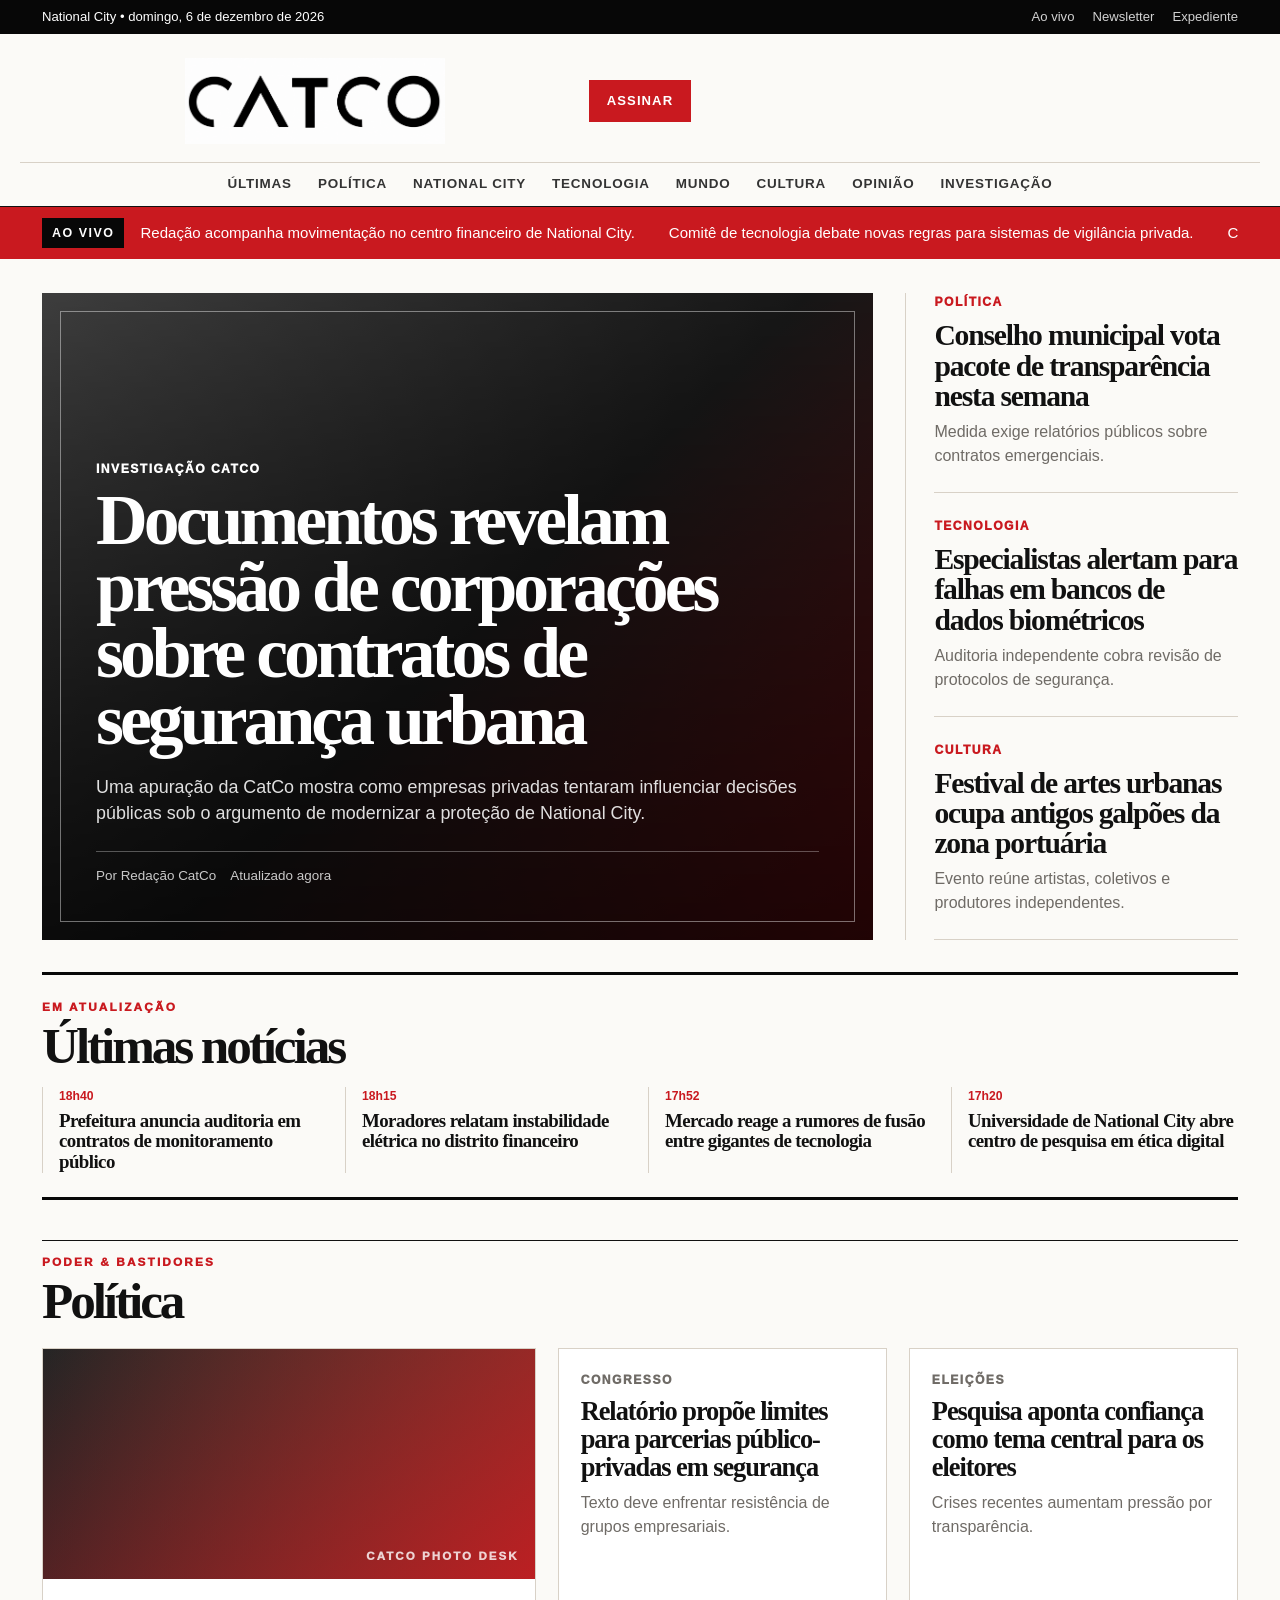
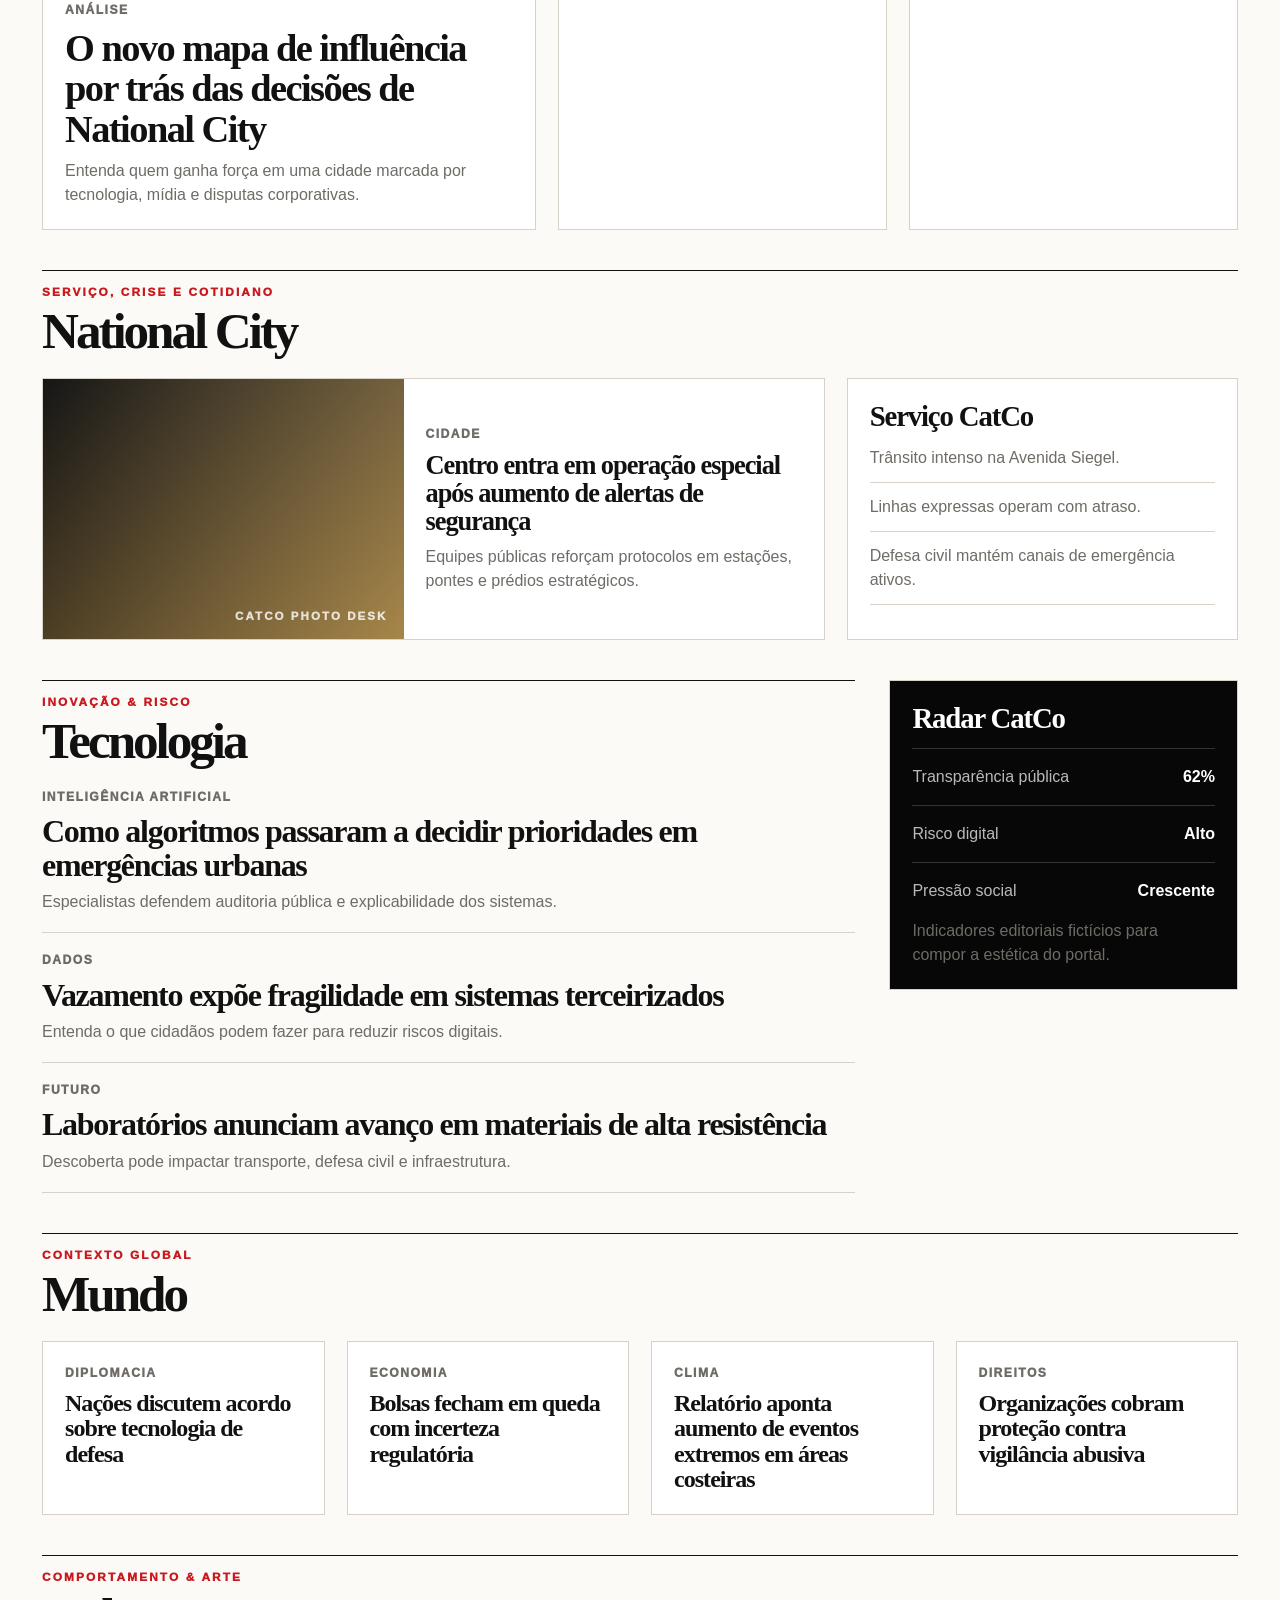
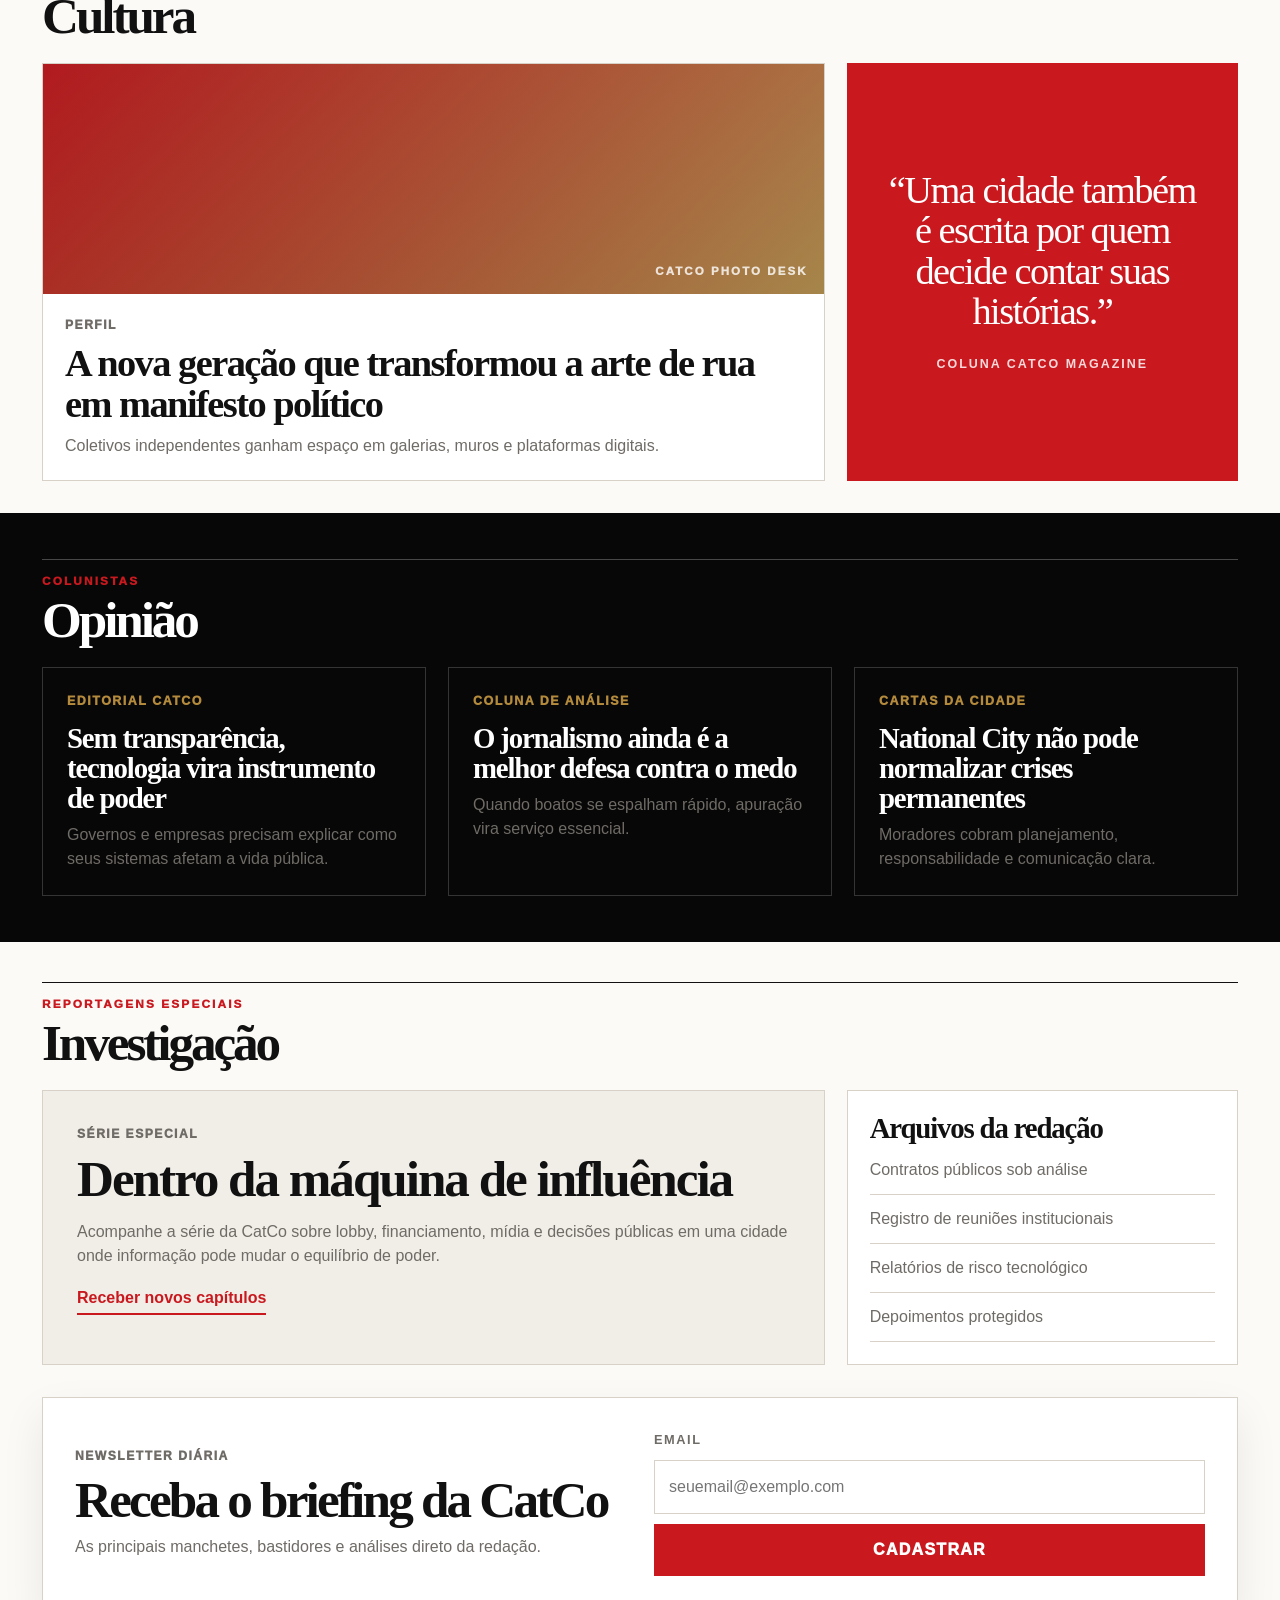
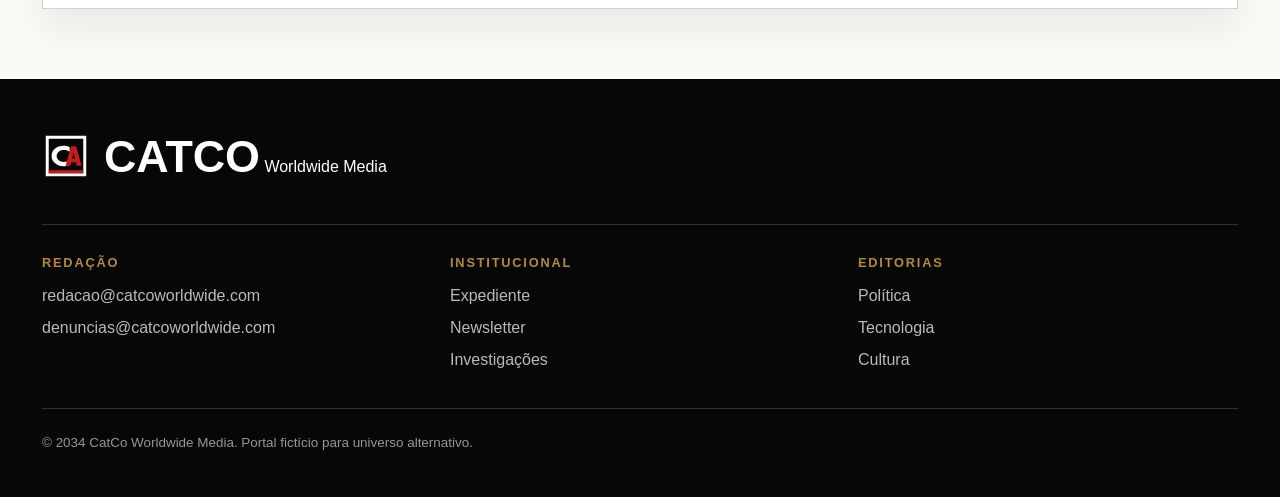
==== index.html @ 9cbf1008 "catc0" ====
<!DOCTYPE html>
<html lang="pt-BR">
<head>
  <meta charset="UTF-8" />
  <meta name="viewport" content="width=device-width, initial-scale=1.0" />
  <meta name="description" content="CatCo News — portal jornalístico independente de National City." />
  <title>CatCo News | Jornalismo em tempo real</title>
  <link rel="icon" type="image/svg+xml" href="imgs/catco-logo.svg" />
  <link rel="stylesheet" href="style.css" />
</head>
<body>
  <a class="skip-link" href="#conteudo">Pular para o conteúdo</a>

  <header class="site-header">
    <section class="utility-bar" aria-label="Informações do portal">
      <div class="utility-inner">
        <p id="today">National City</p>
        <div class="utility-links" aria-label="Links rápidos">
          <a href="#ao-vivo">Ao vivo</a>
          <a href="#newsletter">Newsletter</a>
          <a href="#expediente">Expediente</a>
        </div>
      </div>
    </section>

    <section class="masthead" aria-label="Cabeçalho principal">
      <button class="menu-button" id="menuButton" type="button" aria-expanded="false" aria-controls="mainNav">
        <span></span>
        <span></span>
        <span></span>
        Menu
      </button>

     <a class="brand" href="#top" aria-label="CatCo News página inicial">
        <img class="brand-wordmark" src="imgs/catcoicon.png" alt="CATCO Newsroom" />
     </a>

      <a class="subscribe-button" href="#newsletter">Assinar</a>
    </section>

    <nav class="main-nav" id="mainNav" aria-label="Editorias">
      <a href="#ultimas">Últimas</a>
      <a href="#politica">Política</a>
      <a href="#cidade">National City</a>
      <a href="#tecnologia">Tecnologia</a>
      <a href="#mundo">Mundo</a>
      <a href="#cultura">Cultura</a>
      <a href="#opiniao">Opinião</a>
      <a href="#investigacao">Investigação</a>
    </nav>
  </header>

  <div class="breaking-bar" id="ao-vivo" role="region" aria-label="Notícias urgentes">
    <strong>Ao vivo</strong>
    <div class="ticker" aria-live="polite">
      <span>Redação acompanha movimentação no centro financeiro de National City.</span>
      <span>Comitê de tecnologia debate novas regras para sistemas de vigilância privada.</span>
      <span>CatCo publica especial sobre transparência, poder e responsabilidade pública.</span>
    </div>
  </div>

  <main id="conteudo" class="page-grid">
    <section class="lead-story" aria-labelledby="lead-title">
      <p class="kicker">Investigação CatCo</p>
      <h1 id="lead-title">Documentos revelam pressão de corporações sobre contratos de segurança urbana</h1>
      <p class="summary">
        Uma apuração da CatCo mostra como empresas privadas tentaram influenciar decisões públicas sob o argumento de modernizar a proteção de National City.
      </p>
      <div class="story-meta">
        <span>Por Redação CatCo</span>
        <span>Atualizado agora</span>
      </div>
    </section>

    <aside class="top-stories" aria-label="Principais notícias">
      <article>
        <p class="kicker">Política</p>
        <h2>Conselho municipal vota pacote de transparência nesta semana</h2>
        <p>Medida exige relatórios públicos sobre contratos emergenciais.</p>
      </article>

      <article>
        <p class="kicker">Tecnologia</p>
        <h2>Especialistas alertam para falhas em bancos de dados biométricos</h2>
        <p>Auditoria independente cobra revisão de protocolos de segurança.</p>
      </article>

      <article>
        <p class="kicker">Cultura</p>
        <h2>Festival de artes urbanas ocupa antigos galpões da zona portuária</h2>
        <p>Evento reúne artistas, coletivos e produtores independentes.</p>
      </article>
    </aside>

    <section class="latest-panel" id="ultimas" aria-labelledby="latest-title">
      <div class="section-heading compact">
        <p>Em atualização</p>
        <h2 id="latest-title">Últimas notícias</h2>
      </div>

      <div class="latest-list">
        <article>
          <time datetime="2026-07-03T18:40">18h40</time>
          <h3>Prefeitura anuncia auditoria em contratos de monitoramento público</h3>
        </article>
        <article>
          <time datetime="2026-07-03T18:15">18h15</time>
          <h3>Moradores relatam instabilidade elétrica no distrito financeiro</h3>
        </article>
        <article>
          <time datetime="2026-07-03T17:52">17h52</time>
          <h3>Mercado reage a rumores de fusão entre gigantes de tecnologia</h3>
        </article>
        <article>
          <time datetime="2026-07-03T17:20">17h20</time>
          <h3>Universidade de National City abre centro de pesquisa em ética digital</h3>
        </article>
      </div>
    </section>

    <section class="section-block" id="politica" aria-labelledby="politics-title">
      <div class="section-heading">
        <p>Poder & bastidores</p>
        <h2 id="politics-title">Política</h2>
      </div>

      <div class="article-grid three-columns">
        <article class="news-card large-card">
          <div class="image-placeholder politics"></div>
          <p class="kicker">Análise</p>
          <h3>O novo mapa de influência por trás das decisões de National City</h3>
          <p>Entenda quem ganha força em uma cidade marcada por tecnologia, mídia e disputas corporativas.</p>
        </article>

        <article class="news-card">
          <p class="kicker">Congresso</p>
          <h3>Relatório propõe limites para parcerias público-privadas em segurança</h3>
          <p>Texto deve enfrentar resistência de grupos empresariais.</p>
        </article>

        <article class="news-card">
          <p class="kicker">Eleições</p>
          <h3>Pesquisa aponta confiança como tema central para os eleitores</h3>
          <p>Crises recentes aumentam pressão por transparência.</p>
        </article>
      </div>
    </section>

    <section class="section-block" id="cidade" aria-labelledby="city-title">
      <div class="section-heading">
        <p>Serviço, crise e cotidiano</p>
        <h2 id="city-title">National City</h2>
      </div>

      <div class="city-layout">
        <article class="news-card feature-horizontal">
          <div class="image-placeholder city"></div>
          <div>
            <p class="kicker">Cidade</p>
            <h3>Centro entra em operação especial após aumento de alertas de segurança</h3>
            <p>Equipes públicas reforçam protocolos em estações, pontes e prédios estratégicos.</p>
          </div>
        </article>

        <div class="service-box">
          <h3>Serviço CatCo</h3>
          <ul>
            <li>Trânsito intenso na Avenida Siegel.</li>
            <li>Linhas expressas operam com atraso.</li>
            <li>Defesa civil mantém canais de emergência ativos.</li>
          </ul>
        </div>
      </div>
    </section>

    <section class="section-block split-section" id="tecnologia" aria-labelledby="tech-title">
      <div>
        <div class="section-heading">
          <p>Inovação & risco</p>
          <h2 id="tech-title">Tecnologia</h2>
        </div>

        <div class="stacked-stories">
          <article>
            <p class="kicker">Inteligência Artificial</p>
            <h3>Como algoritmos passaram a decidir prioridades em emergências urbanas</h3>
            <p>Especialistas defendem auditoria pública e explicabilidade dos sistemas.</p>
          </article>
          <article>
            <p class="kicker">Dados</p>
            <h3>Vazamento expõe fragilidade em sistemas terceirizados</h3>
            <p>Entenda o que cidadãos podem fazer para reduzir riscos digitais.</p>
          </article>
          <article>
            <p class="kicker">Futuro</p>
            <h3>Laboratórios anunciam avanço em materiais de alta resistência</h3>
            <p>Descoberta pode impactar transporte, defesa civil e infraestrutura.</p>
          </article>
        </div>
      </div>

      <aside class="data-card" aria-label="Indicadores da redação">
        <h3>Radar CatCo</h3>
        <div class="meter">
          <span>Transparência pública</span>
          <strong>62%</strong>
        </div>
        <div class="meter">
          <span>Risco digital</span>
          <strong>Alto</strong>
        </div>
        <div class="meter">
          <span>Pressão social</span>
          <strong>Crescente</strong>
        </div>
        <p>Indicadores editoriais fictícios para compor a estética do portal.</p>
      </aside>
    </section>

    <section class="section-block" id="mundo" aria-labelledby="world-title">
      <div class="section-heading">
        <p>Contexto global</p>
        <h2 id="world-title">Mundo</h2>
      </div>

      <div class="article-grid four-columns">
        <article class="mini-card">
          <p class="kicker">Diplomacia</p>
          <h3>Nações discutem acordo sobre tecnologia de defesa</h3>
        </article>
        <article class="mini-card">
          <p class="kicker">Economia</p>
          <h3>Bolsas fecham em queda com incerteza regulatória</h3>
        </article>
        <article class="mini-card">
          <p class="kicker">Clima</p>
          <h3>Relatório aponta aumento de eventos extremos em áreas costeiras</h3>
        </article>
        <article class="mini-card">
          <p class="kicker">Direitos</p>
          <h3>Organizações cobram proteção contra vigilância abusiva</h3>
        </article>
      </div>
    </section>

    <section class="section-block" id="cultura" aria-labelledby="culture-title">
      <div class="section-heading">
        <p>Comportamento & arte</p>
        <h2 id="culture-title">Cultura</h2>
      </div>

      <div class="culture-grid">
        <article class="news-card large-card">
          <div class="image-placeholder culture"></div>
          <p class="kicker">Perfil</p>
          <h3>A nova geração que transformou a arte de rua em manifesto político</h3>
          <p>Coletivos independentes ganham espaço em galerias, muros e plataformas digitais.</p>
        </article>
        <article class="quote-card">
          <p>“Uma cidade também é escrita por quem decide contar suas histórias.”</p>
          <span>Coluna CatCo Magazine</span>
        </article>
      </div>
    </section>

    <section class="section-block opinion-section" id="opiniao" aria-labelledby="opinion-title">
      <div class="section-heading light-heading">
        <p>Colunistas</p>
        <h2 id="opinion-title">Opinião</h2>
      </div>

      <div class="opinion-grid">
        <article>
          <p class="author">Editorial CatCo</p>
          <h3>Sem transparência, tecnologia vira instrumento de poder</h3>
          <p>Governos e empresas precisam explicar como seus sistemas afetam a vida pública.</p>
        </article>
        <article>
          <p class="author">Coluna de análise</p>
          <h3>O jornalismo ainda é a melhor defesa contra o medo</h3>
          <p>Quando boatos se espalham rápido, apuração vira serviço essencial.</p>
        </article>
        <article>
          <p class="author">Cartas da cidade</p>
          <h3>National City não pode normalizar crises permanentes</h3>
          <p>Moradores cobram planejamento, responsabilidade e comunicação clara.</p>
        </article>
      </div>
    </section>

    <section class="section-block investigation" id="investigacao" aria-labelledby="investigation-title">
      <div class="section-heading">
        <p>Reportagens especiais</p>
        <h2 id="investigation-title">Investigação</h2>
      </div>

      <div class="investigation-layout">
        <article class="investigation-main">
          <p class="kicker">Série especial</p>
          <h3>Dentro da máquina de influência</h3>
          <p>
            Acompanhe a série da CatCo sobre lobby, financiamento, mídia e decisões públicas em uma cidade onde informação pode mudar o equilíbrio de poder.
          </p>
          <a href="#newsletter">Receber novos capítulos</a>
        </article>

        <aside class="document-box">
          <h3>Arquivos da redação</h3>
          <ul>
            <li>Contratos públicos sob análise</li>
            <li>Registro de reuniões institucionais</li>
            <li>Relatórios de risco tecnológico</li>
            <li>Depoimentos protegidos</li>
          </ul>
        </aside>
      </div>
    </section>

    <section class="newsletter" id="newsletter" aria-labelledby="newsletter-title">
      <div>
        <p class="kicker">Newsletter diária</p>
        <h2 id="newsletter-title">Receba o briefing da CatCo</h2>
        <p>As principais manchetes, bastidores e análises direto da redação.</p>
      </div>
      <form class="newsletter-form">
        <label for="email">Email</label>
        <input id="email" type="email" placeholder="seuemail@exemplo.com" />
        <button type="submit">Cadastrar</button>
      </form>
    </section>
  </main>

  <footer class="site-footer" id="expediente">
    <div class="footer-brand">
      <img src="imgs/catco-logo.svg" alt="" />
      <div>
        <strong>CATCO</strong>
        <span>Worldwide Media</span>
      </div>
    </div>

    <div class="footer-columns">
      <div>
        <h3>Redação</h3>
        <a href="mailto:redacao@catcoworldwide.com">redacao@catcoworldwide.com</a>
        <a href="mailto:denuncias@catcoworldwide.com">denuncias@catcoworldwide.com</a>
      </div>
      <div>
        <h3>Institucional</h3>
        <a href="#expediente">Expediente</a>
        <a href="#newsletter">Newsletter</a>
        <a href="#investigacao">Investigações</a>
      </div>
      <div>
        <h3>Editorias</h3>
        <a href="#politica">Política</a>
        <a href="#tecnologia">Tecnologia</a>
        <a href="#cultura">Cultura</a>
      </div>
    </div>

    <p class="copyright">© 2034 CatCo Worldwide Media. Portal fictício para universo alternativo.</p>
  </footer>

  <script src="script.js" defer></script>
</body>
</html>
---- style.css ----
:root {
  --paper: #fbfaf7;
  --paper-soft: #f1eee8;
  --ink: #111111;
  --ink-soft: #333333;
  --muted: #6f6b66;
  --line: #d8d1c7;
  --line-dark: #252525;
  --red: #c9191f;
  --red-dark: #8f1116;
  --black: #070707;
  --white: #ffffff;
  --gold: #b48a3c;
  --shadow: 0 18px 40px rgba(0, 0, 0, 0.08);
  --serif: Georgia, "Times New Roman", Times, serif;
  --sans: Inter, "Segoe UI", Arial, sans-serif;
}

* {
  box-sizing: border-box;
  margin: 0;
  padding: 0;
}

html {
  scroll-behavior: smooth;
}

body {
  background: var(--paper);
  color: var(--ink);
  font-family: var(--sans);
  line-height: 1.5;
}

img {
  display: block;
  max-width: 100%;
}

a {
  color: inherit;
  text-decoration: none;
}

button,
input {
  font: inherit;
}

.skip-link {
  background: var(--red);
  color: var(--white);
  left: 16px;
  padding: 10px 14px;
  position: absolute;
  top: -60px;
  z-index: 999;
}

.skip-link:focus {
  top: 16px;
}

.site-header {
  background: var(--paper);
  border-bottom: 1px solid var(--ink);
  position: sticky;
  top: 0;
  z-index: 20;
}

.utility-bar {
  background: var(--black);
  color: var(--white);
  font-size: 0.82rem;
}

.utility-inner {
  align-items: center;
  display: flex;
  justify-content: space-between;
  margin: 0 auto;
  max-width: 1240px;
  padding: 7px 22px;
}

.utility-links {
  display: flex;
  gap: 18px;
}

.utility-links a {
  color: rgba(255, 255, 255, 0.82);
}

.utility-links a:hover {
  color: var(--white);
}

.masthead {
  align-items: center;
  display: grid;
  grid-template-columns: 1fr auto 1fr;
  margin: 0 auto;
  max-width: 1240px;
  padding: 24px 22px 18px;
}

.brand {
  display: flex;
  align-items: center;
  gap: 14px;
  justify-self: center;
}

.brand-icon {
  width: 54px;
  height: 54px;
  object-fit: contain;
}

.brand-wordmark {
  width: 260px;
  height: auto;
  display: block;
}


.menu-button {
  align-items: center;
  background: transparent;
  border: 0;
  color: var(--ink);
  cursor: pointer;
  display: none;
  gap: 7px;
  font-size: 0.83rem;
  font-weight: 800;
  letter-spacing: 0.04em;
  text-transform: uppercase;
}

.menu-button span {
  background: var(--ink);
  display: block;
  height: 2px;
  width: 18px;
}

.subscribe-button {
  background: var(--red);
  color: var(--white);
  font-size: 0.82rem;
  font-weight: 900;
  justify-self: end;
  letter-spacing: 0.08em;
  padding: 11px 18px;
  text-transform: uppercase;
}

.subscribe-button:hover,
.newsletter-form button:hover {
  background: var(--red-dark);
}

.main-nav {
  border-top: 1px solid var(--line);
  display: flex;
  gap: 26px;
  justify-content: center;
  margin: 0 auto;
  max-width: 1240px;
  overflow-x: auto;
  padding: 11px 22px;
  white-space: nowrap;
}

.main-nav a {
  color: var(--ink-soft);
  font-size: 0.84rem;
  font-weight: 900;
  letter-spacing: 0.06em;
  text-transform: uppercase;
}

.main-nav a:hover {
  color: var(--red);
}

.breaking-bar {
  align-items: center;
  background: var(--red);
  color: var(--white);
  display: flex;
  gap: 16px;
  overflow: hidden;
  padding: 11px max(22px, calc((100vw - 1240px) / 2 + 22px));
}

.breaking-bar strong {
  background: var(--black);
  flex: 0 0 auto;
  font-size: 0.78rem;
  letter-spacing: 0.12em;
  padding: 6px 10px;
  text-transform: uppercase;
}

.ticker {
  display: flex;
  gap: 34px;
  min-width: 0;
  overflow: hidden;
  width: 100%;
}

.ticker span {
  animation: ticker 24s linear infinite;
  flex: 0 0 auto;
  font-size: 0.94rem;
}

@keyframes ticker {
  from { transform: translateX(40%); }
  to { transform: translateX(-150%); }
}

.page-grid {
  display: grid;
  gap: 32px;
  grid-template-columns: minmax(0, 2fr) minmax(280px, 0.8fr);
  margin: 0 auto;
  max-width: 1240px;
  padding: 34px 22px 70px;
}

.lead-story {
  background:
    linear-gradient(rgba(0, 0, 0, 0.28), rgba(0, 0, 0, 0.72)),
    linear-gradient(135deg, #555 0%, #1f1f1f 52%, #750c10 100%);
  color: var(--white);
  min-height: 520px;
  padding: clamp(28px, 5vw, 54px);
  position: relative;
  display: flex;
  flex-direction: column;
  justify-content: flex-end;
}

.lead-story::after {
  border: 1px solid rgba(255, 255, 255, 0.42);
  content: "";
  inset: 18px;
  pointer-events: none;
  position: absolute;
}

.kicker {
  color: var(--red);
  font-size: 0.76rem;
  font-weight: 950;
  letter-spacing: 0.12em;
  margin-bottom: 9px;
  text-transform: uppercase;
}

.lead-story .kicker {
  color: var(--white);
}

.lead-story h1 {
  font-family: var(--serif);
  font-size: clamp(2.5rem, 5.6vw, 5.5rem);
  letter-spacing: -0.055em;
  line-height: 0.93;
  max-width: 920px;
}

.summary {
  color: rgba(255, 255, 255, 0.87);
  font-size: 1.12rem;
  margin-top: 20px;
  max-width: 780px;
}

.story-meta {
  border-top: 1px solid rgba(255, 255, 255, 0.3);
  color: rgba(255, 255, 255, 0.78);
  display: flex;
  flex-wrap: wrap;
  font-size: 0.84rem;
  gap: 14px;
  margin-top: 24px;
  padding-top: 14px;
}

.top-stories {
  border-left: 1px solid var(--line);
  display: grid;
  gap: 0;
  padding-left: 28px;
}

.top-stories article {
  border-bottom: 1px solid var(--line);
  padding: 0 0 24px;
}

.top-stories article + article {
  padding-top: 24px;
}

.top-stories h2 {
  font-family: var(--serif);
  font-size: 1.85rem;
  letter-spacing: -0.04em;
  line-height: 1.02;
  margin-bottom: 9px;
}

.top-stories p:not(.kicker),
.news-card p,
.mini-card p,
.stacked-stories p,
.opinion-grid p,
.investigation-main p,
.newsletter p,
.document-box li,
.service-box li,
.data-card p {
  color: var(--muted);
}

.latest-panel {
  border-bottom: 3px solid var(--black);
  border-top: 3px solid var(--black);
  grid-column: 1 / -1;
  padding: 24px 0;
}

.section-heading {
  border-top: 1px solid var(--ink);
  margin-bottom: 22px;
  padding-top: 13px;
}

.section-heading.compact {
  border-top: 0;
  margin-bottom: 16px;
  padding-top: 0;
}

.section-heading p {
  color: var(--red);
  font-size: 0.74rem;
  font-weight: 950;
  letter-spacing: 0.18em;
  margin-bottom: 3px;
  text-transform: uppercase;
}

.section-heading h2 {
  font-family: var(--serif);
  font-size: clamp(2rem, 4vw, 3.2rem);
  letter-spacing: -0.06em;
  line-height: 1;
}

.latest-list {
  display: grid;
  gap: 16px;
  grid-template-columns: repeat(4, minmax(0, 1fr));
}

.latest-list article {
  border-left: 1px solid var(--line);
  padding-left: 16px;
}

.latest-list time {
  color: var(--red);
  display: block;
  font-size: 0.76rem;
  font-weight: 900;
  margin-bottom: 5px;
}

.latest-list h3 {
  font-family: var(--serif);
  font-size: 1.18rem;
  letter-spacing: -0.03em;
  line-height: 1.1;
}

.section-block {
  grid-column: 1 / -1;
  padding-top: 8px;
}

.article-grid {
  display: grid;
  gap: 22px;
}

.three-columns {
  grid-template-columns: 1.5fr 1fr 1fr;
}

.four-columns {
  grid-template-columns: repeat(4, 1fr);
}

.news-card,
.mini-card,
.service-box,
.data-card,
.document-box {
  background: var(--white);
  border: 1px solid var(--line);
  padding: 22px;
}

.news-card h3,
.mini-card h3,
.stacked-stories h3,
.service-box h3,
.data-card h3,
.quote-card p,
.opinion-grid h3,
.investigation-main h3,
.document-box h3 {
  font-family: var(--serif);
  letter-spacing: -0.04em;
  line-height: 1.05;
}

.news-card h3 {
  font-size: 1.65rem;
  margin-bottom: 10px;
}

.large-card h3 {
  font-size: clamp(2rem, 3vw, 3rem);
}

.image-placeholder {
  background:
    linear-gradient(135deg, rgba(201, 25, 31, 0.82), rgba(0, 0, 0, 0.56)),
    repeating-linear-gradient(45deg, #222 0 10px, #333 10px 20px);
  height: 230px;
  margin: -22px -22px 22px;
  position: relative;
}

.image-placeholder::after {
  color: rgba(255, 255, 255, 0.8);
  content: "CATCO PHOTO DESK";
  font-size: 0.72rem;
  font-weight: 950;
  inset: auto 16px 14px auto;
  letter-spacing: 0.18em;
  position: absolute;
}

.image-placeholder.politics {
  background:
    linear-gradient(135deg, rgba(0, 0, 0, 0.18), rgba(201, 25, 31, 0.88)),
    linear-gradient(90deg, #2d2d2d, #5a4b3a);
}

.image-placeholder.city {
  background:
    linear-gradient(135deg, rgba(5, 5, 5, 0.64), rgba(180, 138, 60, 0.78)),
    linear-gradient(90deg, #333, #777);
}

.image-placeholder.culture {
  background:
    linear-gradient(135deg, rgba(201, 25, 31, 0.86), rgba(180, 138, 60, 0.76)),
    linear-gradient(90deg, #222, #777);
}

.city-layout,
.culture-grid,
.investigation-layout {
  display: grid;
  gap: 22px;
  grid-template-columns: 1.6fr 0.8fr;
}

.feature-horizontal {
  align-items: center;
  display: grid;
  gap: 22px;
  grid-template-columns: 0.9fr 1fr;
}

.feature-horizontal .image-placeholder {
  height: 100%;
  margin: -22px 0 -22px -22px;
  min-height: 260px;
}

.service-box h3,
.data-card h3,
.document-box h3 {
  font-size: 1.8rem;
  margin-bottom: 15px;
}

.service-box ul,
.document-box ul {
  display: grid;
  gap: 12px;
  list-style: none;
}

.service-box li,
.document-box li {
  border-bottom: 1px solid var(--line);
  padding-bottom: 12px;
}

.split-section {
  display: grid;
  gap: 34px;
  grid-template-columns: minmax(0, 1.4fr) minmax(280px, 0.6fr);
}

.stacked-stories {
  display: grid;
  gap: 0;
}

.stacked-stories article {
  border-bottom: 1px solid var(--line);
  padding: 18px 0;
}

.stacked-stories article:first-child {
  padding-top: 0;
}

.stacked-stories h3 {
  font-size: 2rem;
  margin-bottom: 8px;
}

.data-card {
  background: var(--black);
  color: var(--white);
  align-self: start;
  position: sticky;
  top: 178px;
}

.data-card h3 {
  color: var(--white);
}

.meter {
  border-top: 1px solid rgba(255, 255, 255, 0.18);
  display: flex;
  justify-content: space-between;
  gap: 18px;
  padding: 16px 0;
}

.meter span {
  color: rgba(255, 255, 255, 0.72);
}

.meter strong {
  color: var(--white);
}

.mini-card h3 {
  font-size: 1.5rem;
}

.quote-card {
  align-items: center;
  background: var(--red);
  color: var(--white);
  display: flex;
  flex-direction: column;
  justify-content: center;
  padding: 34px;
}

.quote-card p {
  font-size: clamp(2rem, 3vw, 3.4rem);
  text-align: center;
}

.quote-card span {
  color: rgba(255, 255, 255, 0.84);
  font-size: 0.78rem;
  font-weight: 900;
  letter-spacing: 0.16em;
  margin-top: 24px;
  text-transform: uppercase;
}

.opinion-section {
  background: var(--black);
  color: var(--white);
  margin-left: calc(50% - 50vw);
  margin-right: calc(50% - 50vw);
  padding: 46px max(22px, calc((100vw - 1240px) / 2 + 22px));
}

.light-heading {
  border-color: rgba(255, 255, 255, 0.26);
}

.opinion-grid {
  display: grid;
  gap: 22px;
  grid-template-columns: repeat(3, 1fr);
}

.opinion-grid article {
  border: 1px solid rgba(255, 255, 255, 0.18);
  padding: 24px;
}

.author {
  color: var(--gold) !important;
  font-size: 0.78rem;
  font-weight: 950;
  letter-spacing: 0.12em;
  margin-bottom: 12px;
  text-transform: uppercase;
}

.opinion-grid h3 {
  color: var(--white);
  font-size: 1.8rem;
  margin-bottom: 10px;
}

.investigation-main {
  background: var(--paper-soft);
  border: 1px solid var(--line);
  padding: 34px;
}

.investigation-main h3 {
  font-size: clamp(2.4rem, 4vw, 4rem);
  margin-bottom: 14px;
}

.investigation-main a {
  border-bottom: 2px solid var(--red);
  color: var(--red);
  display: inline-block;
  font-weight: 900;
  margin-top: 18px;
  padding-bottom: 3px;
}

.newsletter {
  align-items: center;
  background: var(--white);
  border: 1px solid var(--line);
  box-shadow: var(--shadow);
  display: grid;
  gap: 28px;
  grid-column: 1 / -1;
  grid-template-columns: 1fr 1fr;
  padding: 32px;
}

.newsletter h2 {
  font-family: var(--serif);
  font-size: clamp(2.2rem, 4vw, 3.6rem);
  letter-spacing: -0.055em;
  line-height: 1;
  margin-bottom: 10px;
}

.newsletter-form {
  display: grid;
  gap: 10px;
}

.newsletter-form label {
  color: var(--muted);
  font-size: 0.8rem;
  font-weight: 900;
  letter-spacing: 0.12em;
  text-transform: uppercase;
}

.newsletter-form input {
  border: 1px solid var(--line);
  padding: 14px;
}

.newsletter-form button {
  background: var(--red);
  border: 0;
  color: var(--white);
  cursor: pointer;
  font-weight: 950;
  letter-spacing: 0.08em;
  padding: 14px;
  text-transform: uppercase;
}

.site-footer {
  background: var(--black);
  color: var(--white);
  padding: 44px max(22px, calc((100vw - 1240px) / 2 + 22px));
}

.footer-brand {
  align-items: center;
  display: flex;
  gap: 14px;
  margin-bottom: 34px;
}

.footer-brand img {
  height: 48px;
  width: 48px;
}

.footer-brand strong {
  font-size: 2.8rem;
}

.footer-columns {
  border-bottom: 1px solid rgba(255, 255, 255, 0.16);
  border-top: 1px solid rgba(255, 255, 255, 0.16);
  display: grid;
  gap: 28px;
  grid-template-columns: repeat(3, 1fr);
  padding: 28px 0;
}

.footer-columns h3 {
  color: var(--gold);
  font-size: 0.8rem;
  letter-spacing: 0.14em;
  margin-bottom: 12px;
  text-transform: uppercase;
}

.footer-columns a {
  color: rgba(255, 255, 255, 0.72);
  display: block;
  margin-bottom: 8px;
}

.footer-columns a:hover {
  color: var(--white);
}

.copyright {
  color: rgba(255, 255, 255, 0.58);
  font-size: 0.84rem;
  margin-top: 24px;
}

.reveal-on-scroll {
  opacity: 0;
  transform: translateY(24px);
  transition: opacity 0.6s ease, transform 0.6s ease;
}

.reveal-on-scroll.visible {
  opacity: 1;
  transform: translateY(0);
}

@media (max-width: 980px) {
  .masthead {
    grid-template-columns: auto 1fr auto;
  }

  .brand {
    justify-self: start;
  }

  .brand strong {
    font-size: 2.6rem;
  }

  .menu-button {
    display: inline-grid;
  }

  .main-nav {
    display: none;
    flex-direction: column;
    gap: 0;
    padding: 0 22px 14px;
  }

  .main-nav.is-open {
    display: flex;
  }

  .main-nav a {
    border-top: 1px solid var(--line);
    padding: 13px 0;
  }

  .page-grid,
  .three-columns,
  .city-layout,
  .culture-grid,
  .split-section,
  .investigation-layout,
  .newsletter {
    grid-template-columns: 1fr;
  }

  .top-stories {
    border-left: 0;
    padding-left: 0;
  }

  .latest-list,
  .four-columns,
  .opinion-grid,
  .footer-columns {
    grid-template-columns: repeat(2, 1fr);
  }

  .data-card {
    position: static;
  }
}

@media (max-width: 640px) {
  .utility-inner,
  .story-meta,
  .breaking-bar {
    align-items: flex-start;
    flex-direction: column;
  }

  .utility-links {
    flex-wrap: wrap;
  }

  .masthead {
    padding: 17px 16px;
  }

  .brand img {
    height: 40px;
    width: 40px;
  }

  .brand strong {
    font-size: 2.15rem;
  }

  .brand span {
    letter-spacing: 0.17em;
  }

  .subscribe-button {
    display: none;
  }

  .page-grid {
    padding: 22px 16px 54px;
  }

  .lead-story {
    min-height: 450px;
  }

  .latest-list,
  .four-columns,
  .opinion-grid,
  .footer-columns {
    grid-template-columns: 1fr;
  }

  .feature-horizontal {
    grid-template-columns: 1fr;
  }

  .feature-horizontal .image-placeholder {
    height: 220px;
    margin: -22px -22px 18px;
  }

  .newsletter,
  .investigation-main,
  .quote-card {
    padding: 24px;
  }

  @media (max-width: 768px) {
  .brand-wordmark {
    width: 220px;
  }
  }
}
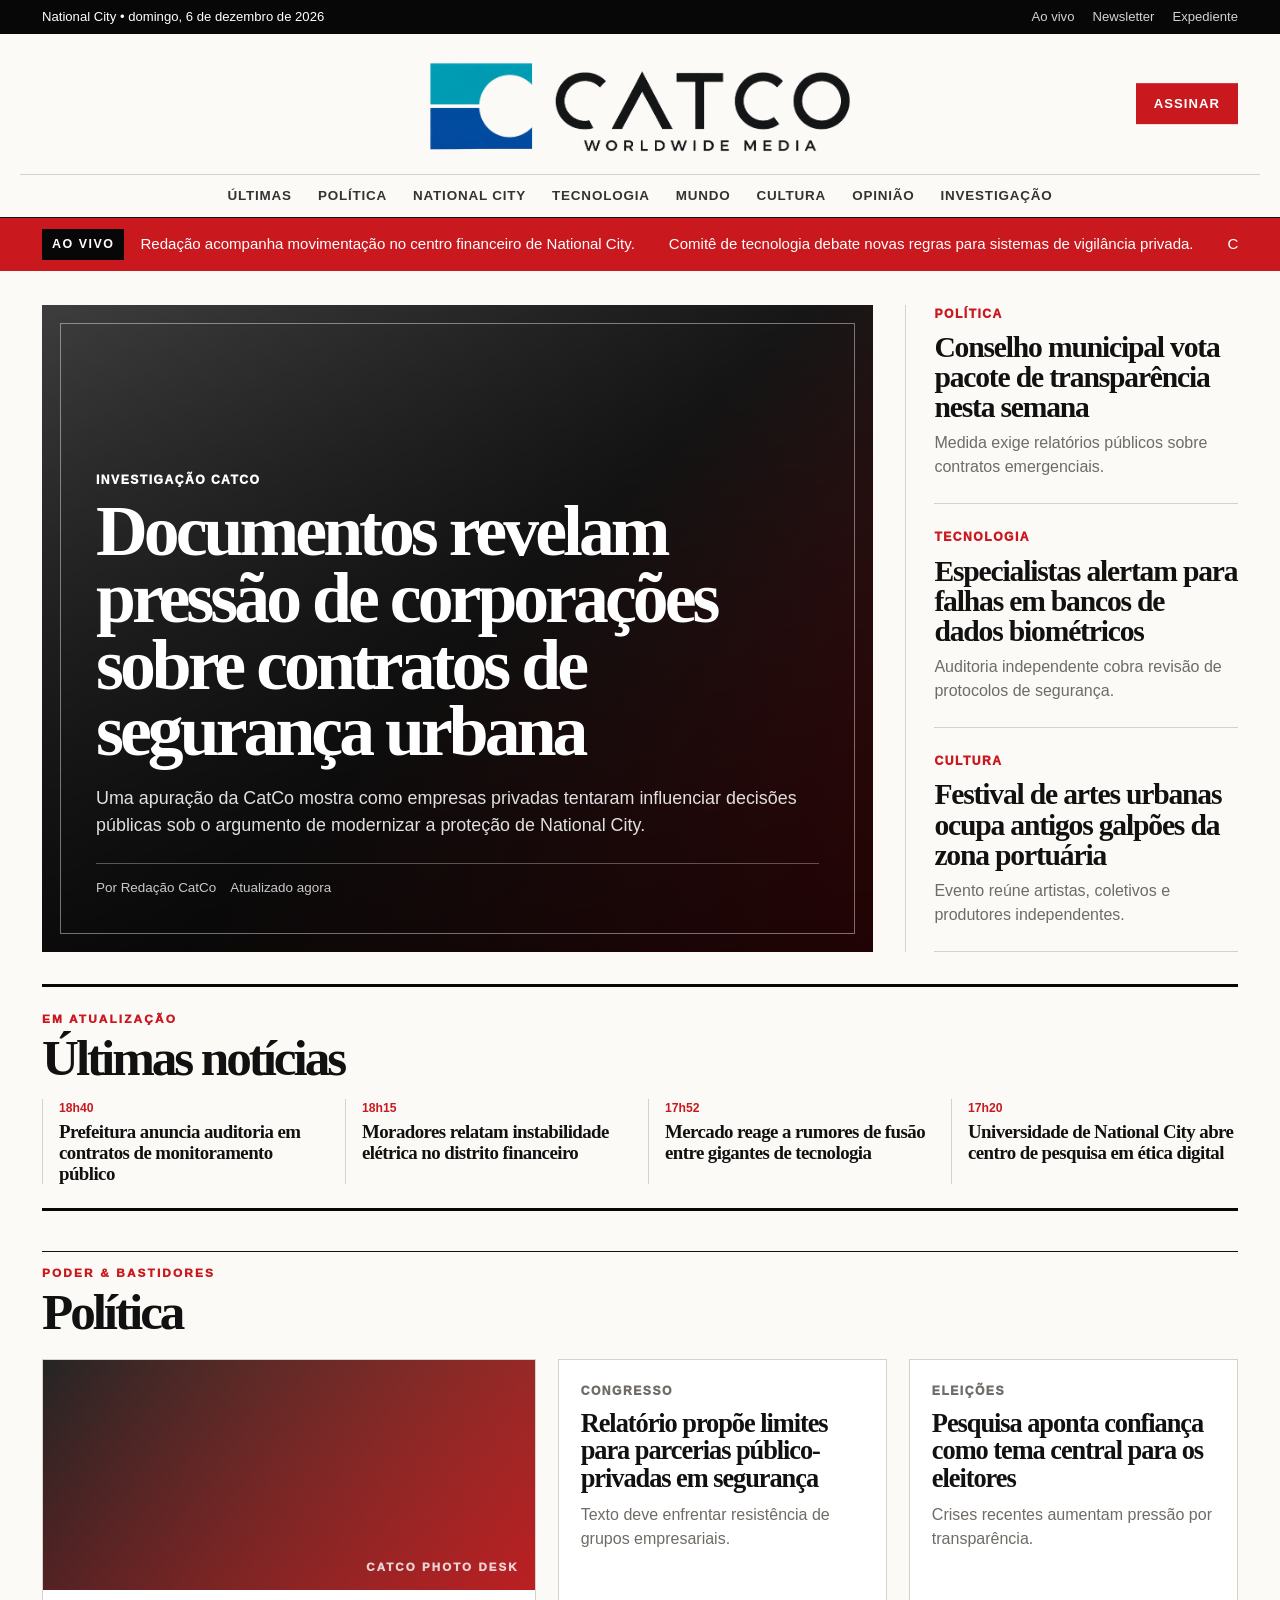
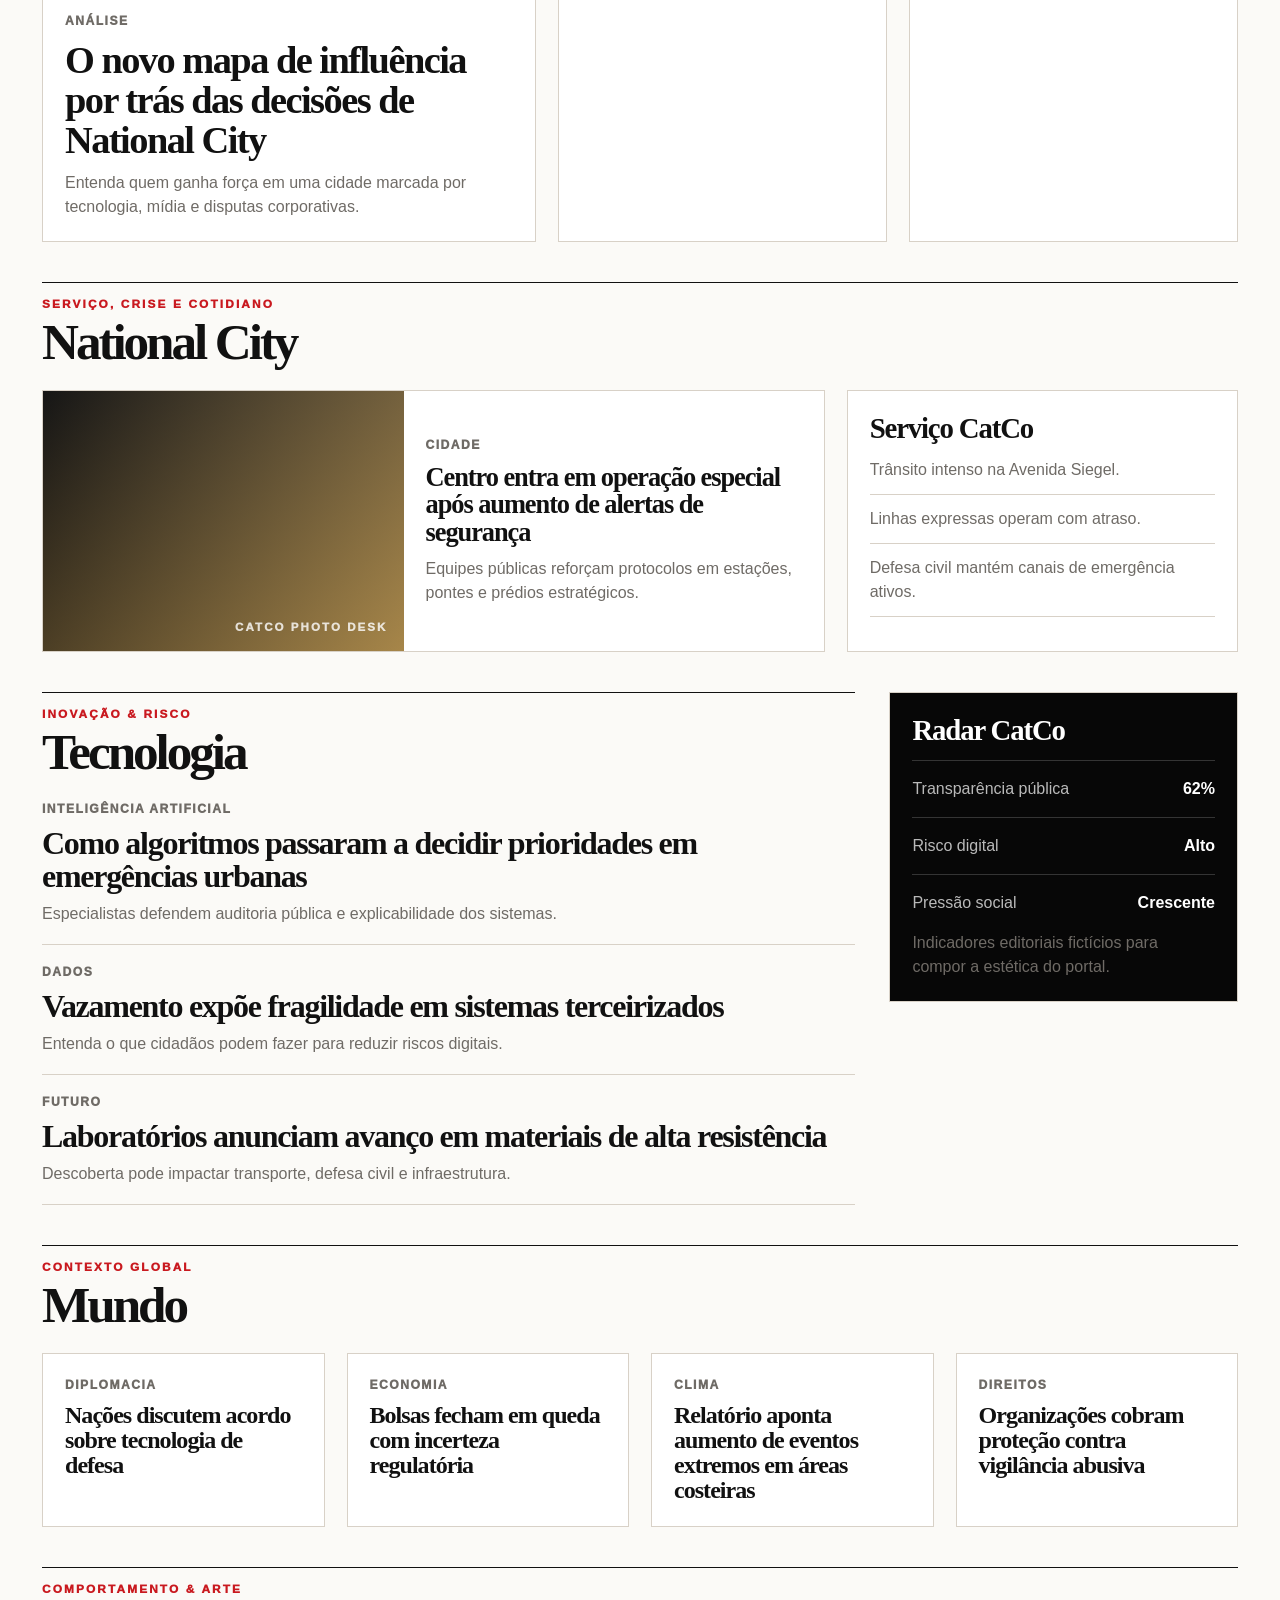
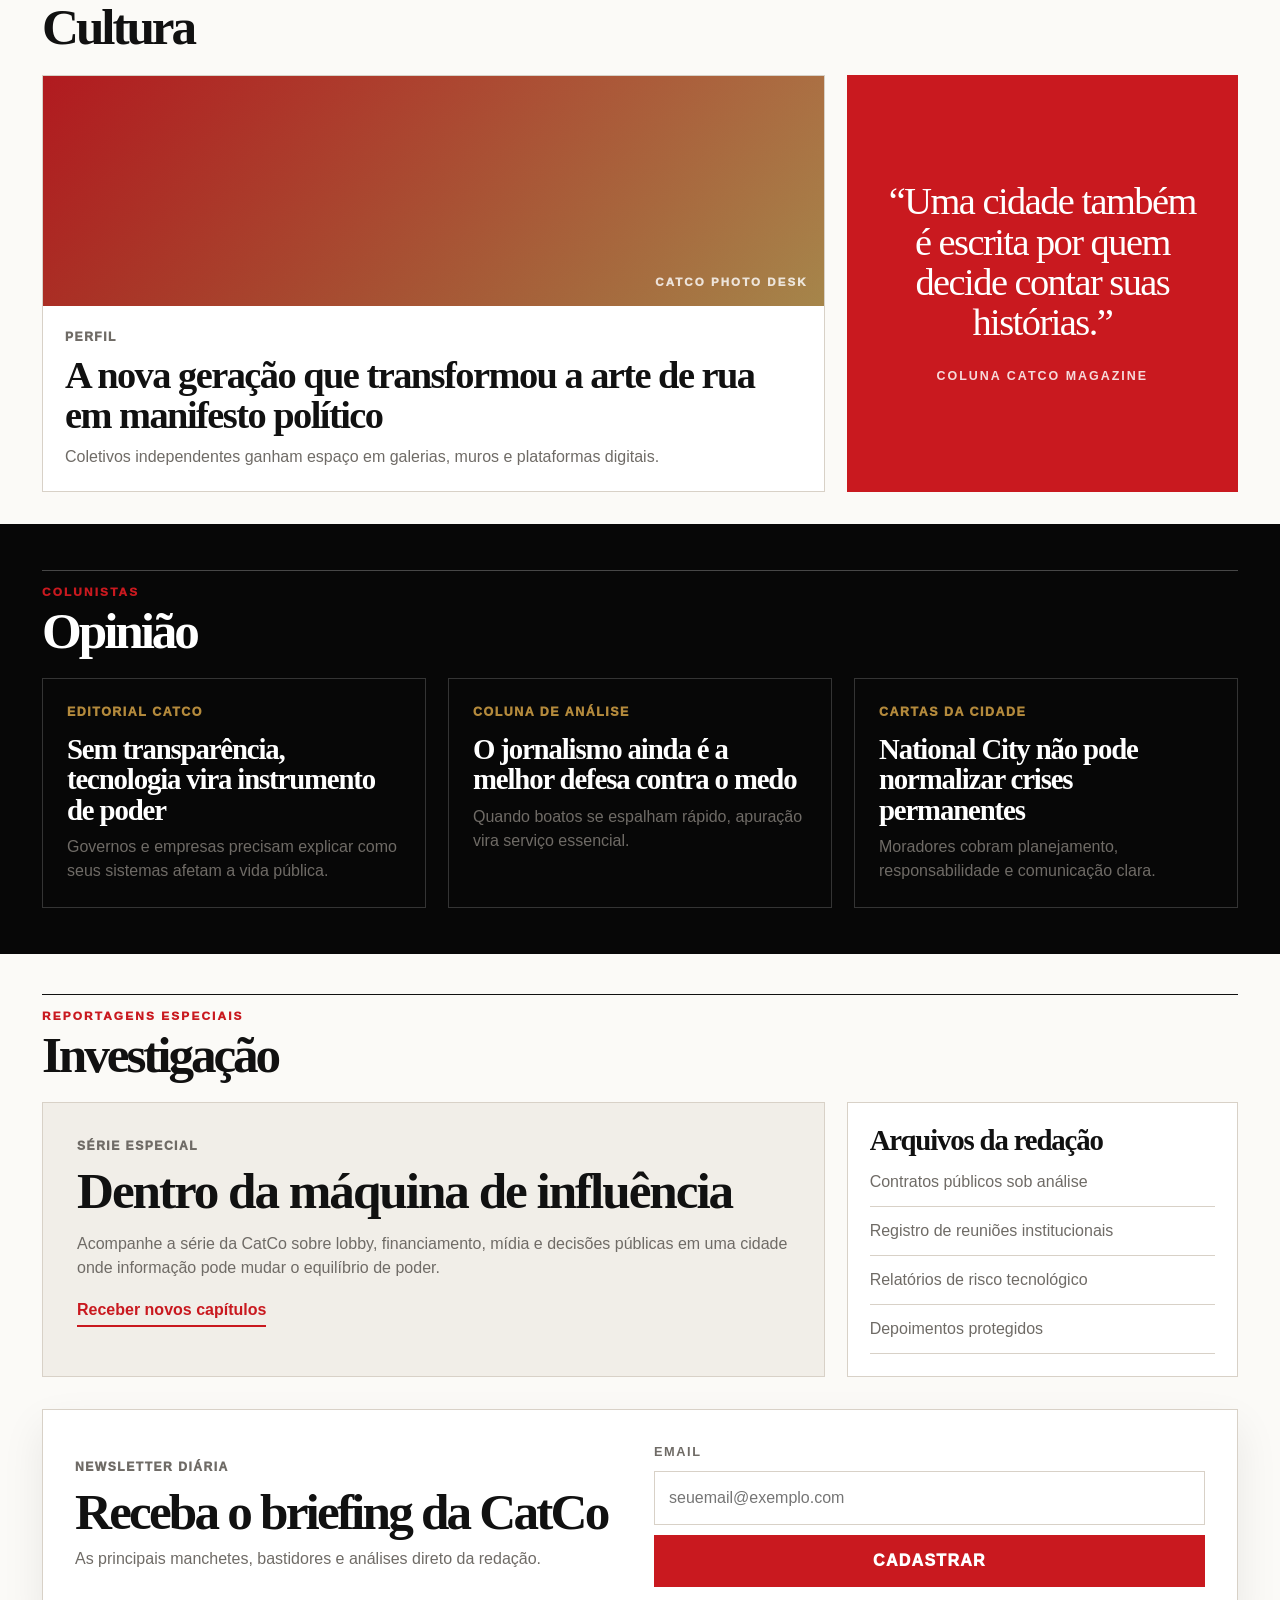
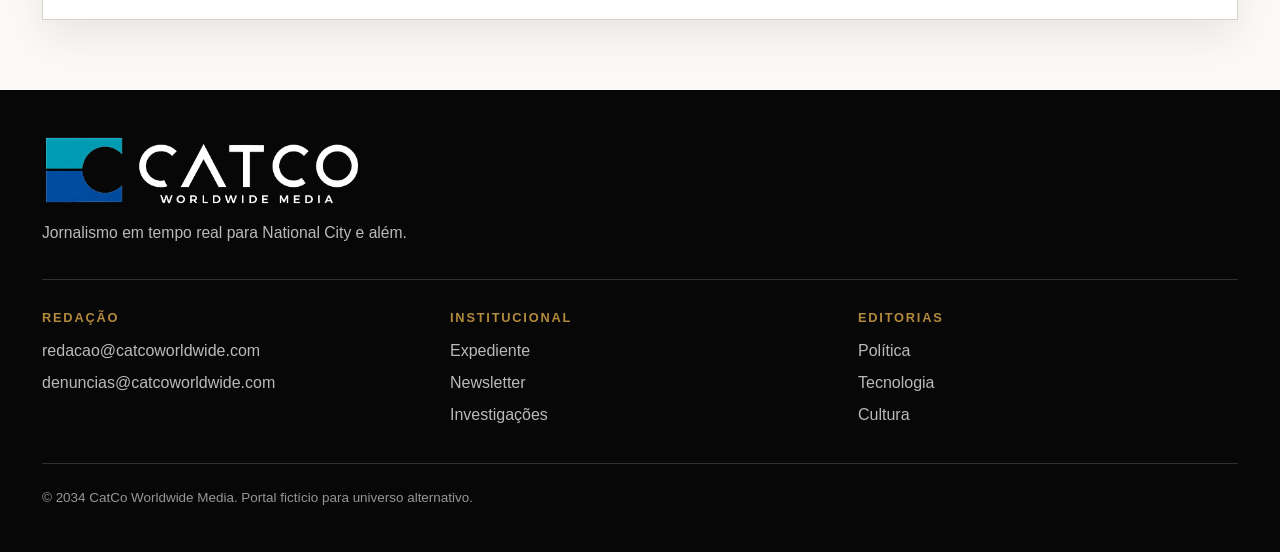
==== commit 45e91869: "att" ====
--- a/index.html
+++ b/index.html
@@ -5,7 +5,7 @@
   <meta name="viewport" content="width=device-width, initial-scale=1.0" />
   <meta name="description" content="CatCo News — portal jornalístico independente de National City." />
   <title>CatCo News | Jornalismo em tempo real</title>
-  <link rel="icon" type="image/svg+xml" href="imgs/catco-logo.svg" />
+  <link rel="icon" type="image/png" href="imgs/catcoiconpng.png">
   <link rel="stylesheet" href="style.css" />
 </head>
 <body>
@@ -32,7 +32,7 @@
       </button>
 
      <a class="brand" href="#top" aria-label="CatCo News página inicial">
-        <img class="brand-wordmark" src="imgs/catcoicon.png" alt="CATCO Newsroom" />
+        <img class="brand-wordmark" src="imgs/catco.png" alt="CatCo Worldwide Media" />
      </a>
 
       <a class="subscribe-button" href="#newsletter">Assinar</a>
@@ -332,11 +332,8 @@
 
   <footer class="site-footer" id="expediente">
     <div class="footer-brand">
-      <img src="imgs/catco-logo.svg" alt="" />
-      <div>
-        <strong>CATCO</strong>
-        <span>Worldwide Media</span>
-      </div>
+      <img class="footer-logo" src="imgs/catco-footer.png" alt="CatCo Worldwide Media" />
+      <p class="footer-tagline">Jornalismo em tempo real para National City e além.</p>
     </div>
 
     <div class="footer-columns">
--- a/style.css
+++ b/style.css
@@ -121,11 +121,10 @@
 }
 
 .brand-wordmark {
-  width: 260px;
+  width: 360px;
   height: auto;
   display: block;
 }
-
 
 .menu-button {
   align-items: center;
@@ -905,3 +904,103 @@
   }
   }
 }
+
+/* Ajustes finais da marca CatCo */
+.masthead {
+  position: relative;
+  display: flex;
+  align-items: center;
+  justify-content: center;
+  min-height: 118px;
+  padding: 24px 22px 18px;
+}
+
+.brand {
+  display: flex;
+  align-items: center;
+  justify-content: center;
+  justify-self: initial;
+}
+
+.brand-wordmark,
+.brand img.brand-wordmark {
+  display: block;
+  width: min(430px, 46vw);
+  height: auto;
+  object-fit: contain;
+}
+
+.menu-button {
+  position: absolute;
+  left: 22px;
+  top: 50%;
+  transform: translateY(-50%);
+}
+
+.subscribe-button {
+  position: absolute;
+  right: 22px;
+  top: 50%;
+  transform: translateY(-50%);
+  justify-self: initial;
+}
+
+.footer-brand {
+  align-items: flex-start;
+  display: flex;
+  flex-direction: column;
+  gap: 14px;
+  margin-bottom: 34px;
+}
+
+.footer-brand .footer-logo {
+  display: block;
+  width: min(320px, 100%);
+  height: auto;
+  object-fit: contain;
+}
+
+.footer-tagline {
+  color: rgba(255, 255, 255, 0.72);
+  font-size: 0.98rem;
+  max-width: 460px;
+}
+
+@media (max-width: 980px) {
+  .masthead {
+    min-height: 92px;
+    padding: 18px 16px;
+  }
+
+  .brand {
+    justify-self: initial;
+  }
+
+  .brand-wordmark,
+  .brand img.brand-wordmark {
+    width: min(310px, 46vw);
+    height: auto;
+  }
+
+  .menu-button {
+    left: 16px;
+  }
+
+  .subscribe-button {
+    right: 16px;
+    padding: 10px 14px;
+  }
+}
+
+@media (max-width: 640px) {
+  .brand-wordmark,
+  .brand img.brand-wordmark {
+    width: 220px;
+    height: auto;
+  }
+
+  .footer-brand .footer-logo {
+    width: 240px;
+    height: auto;
+  }
+}
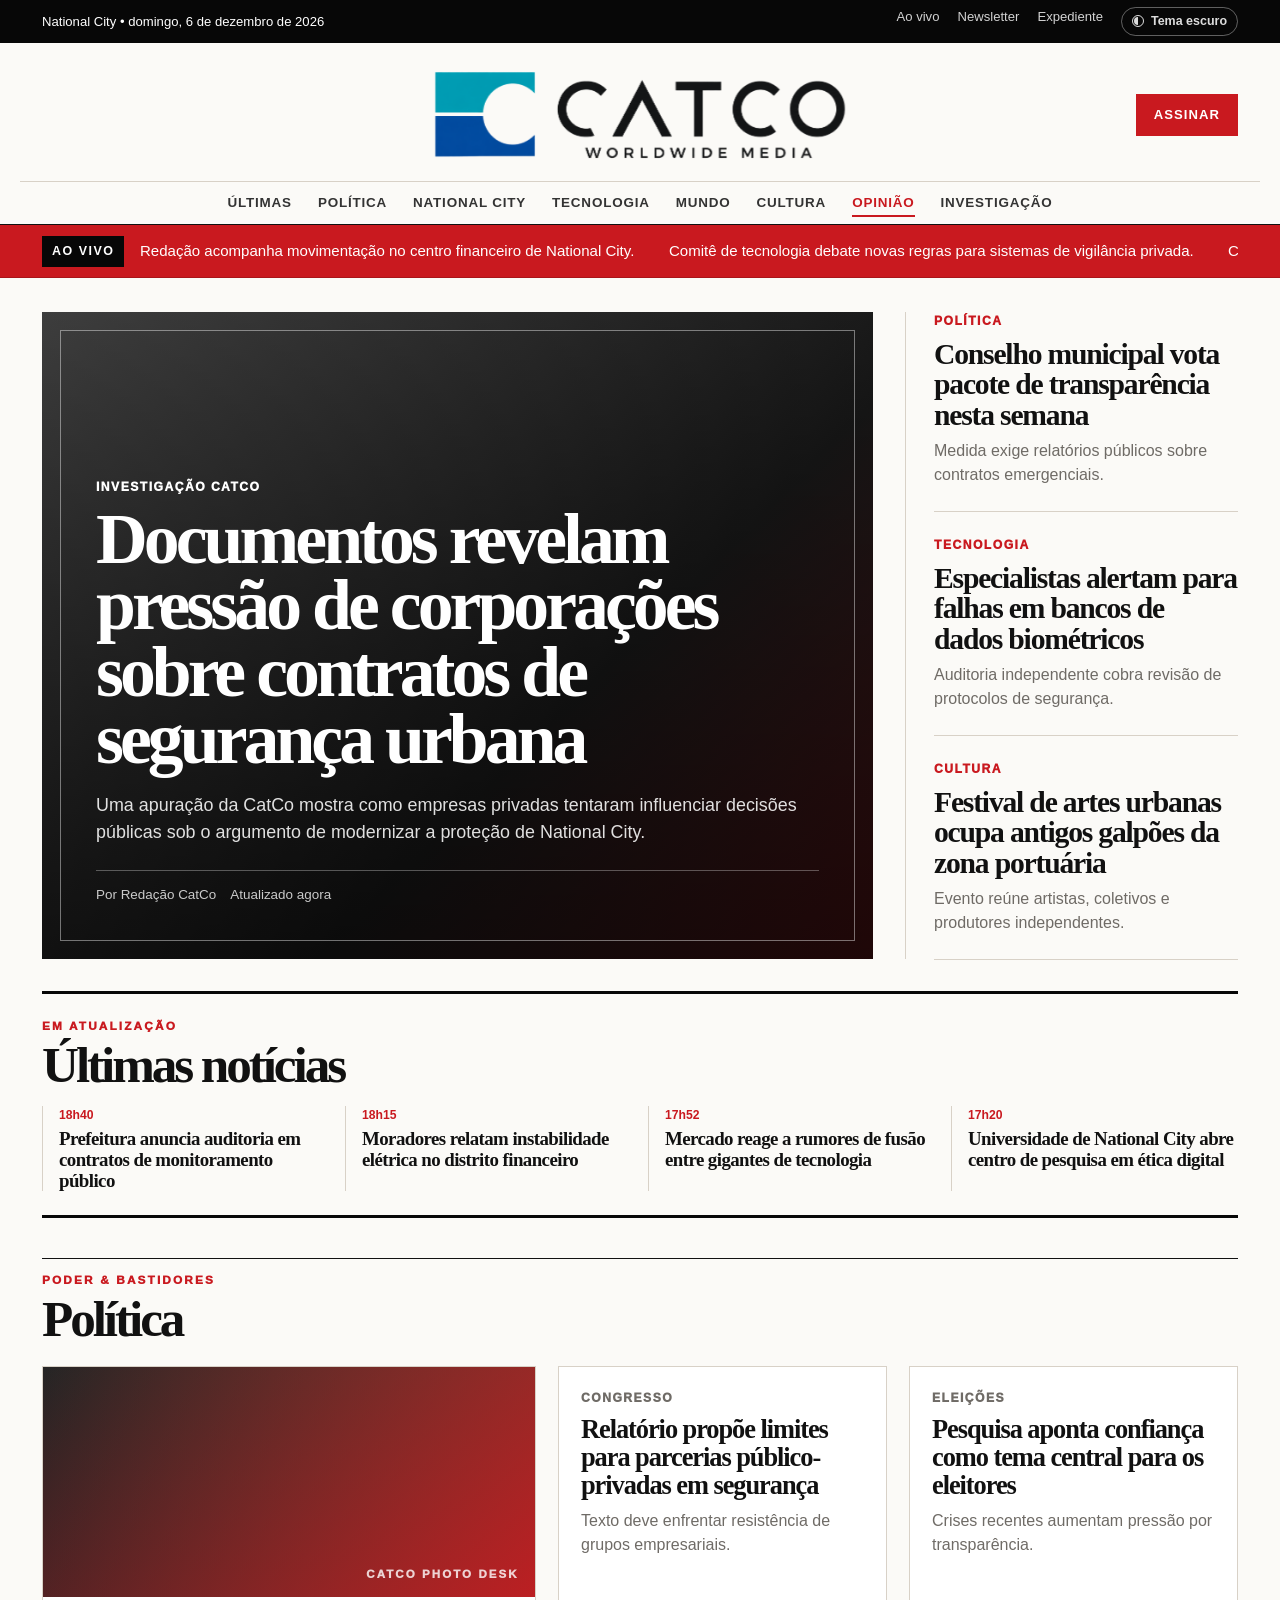
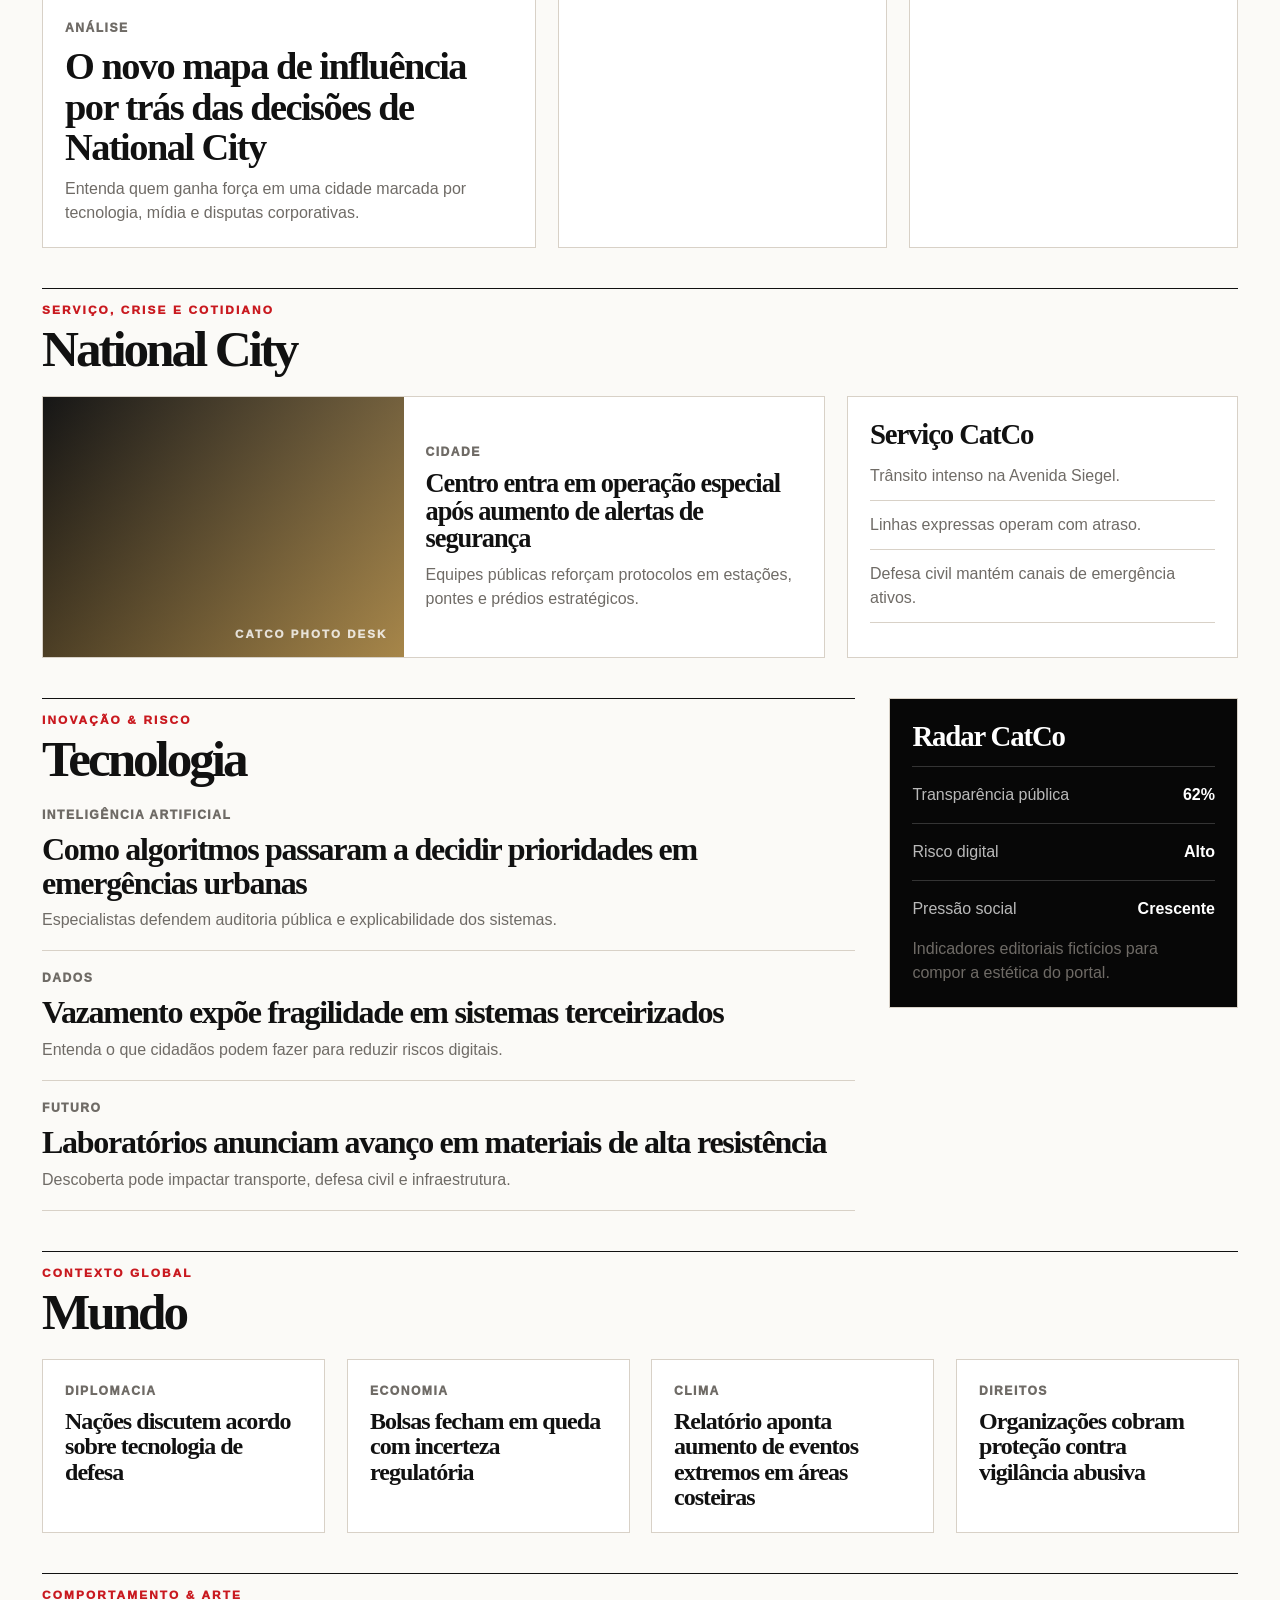
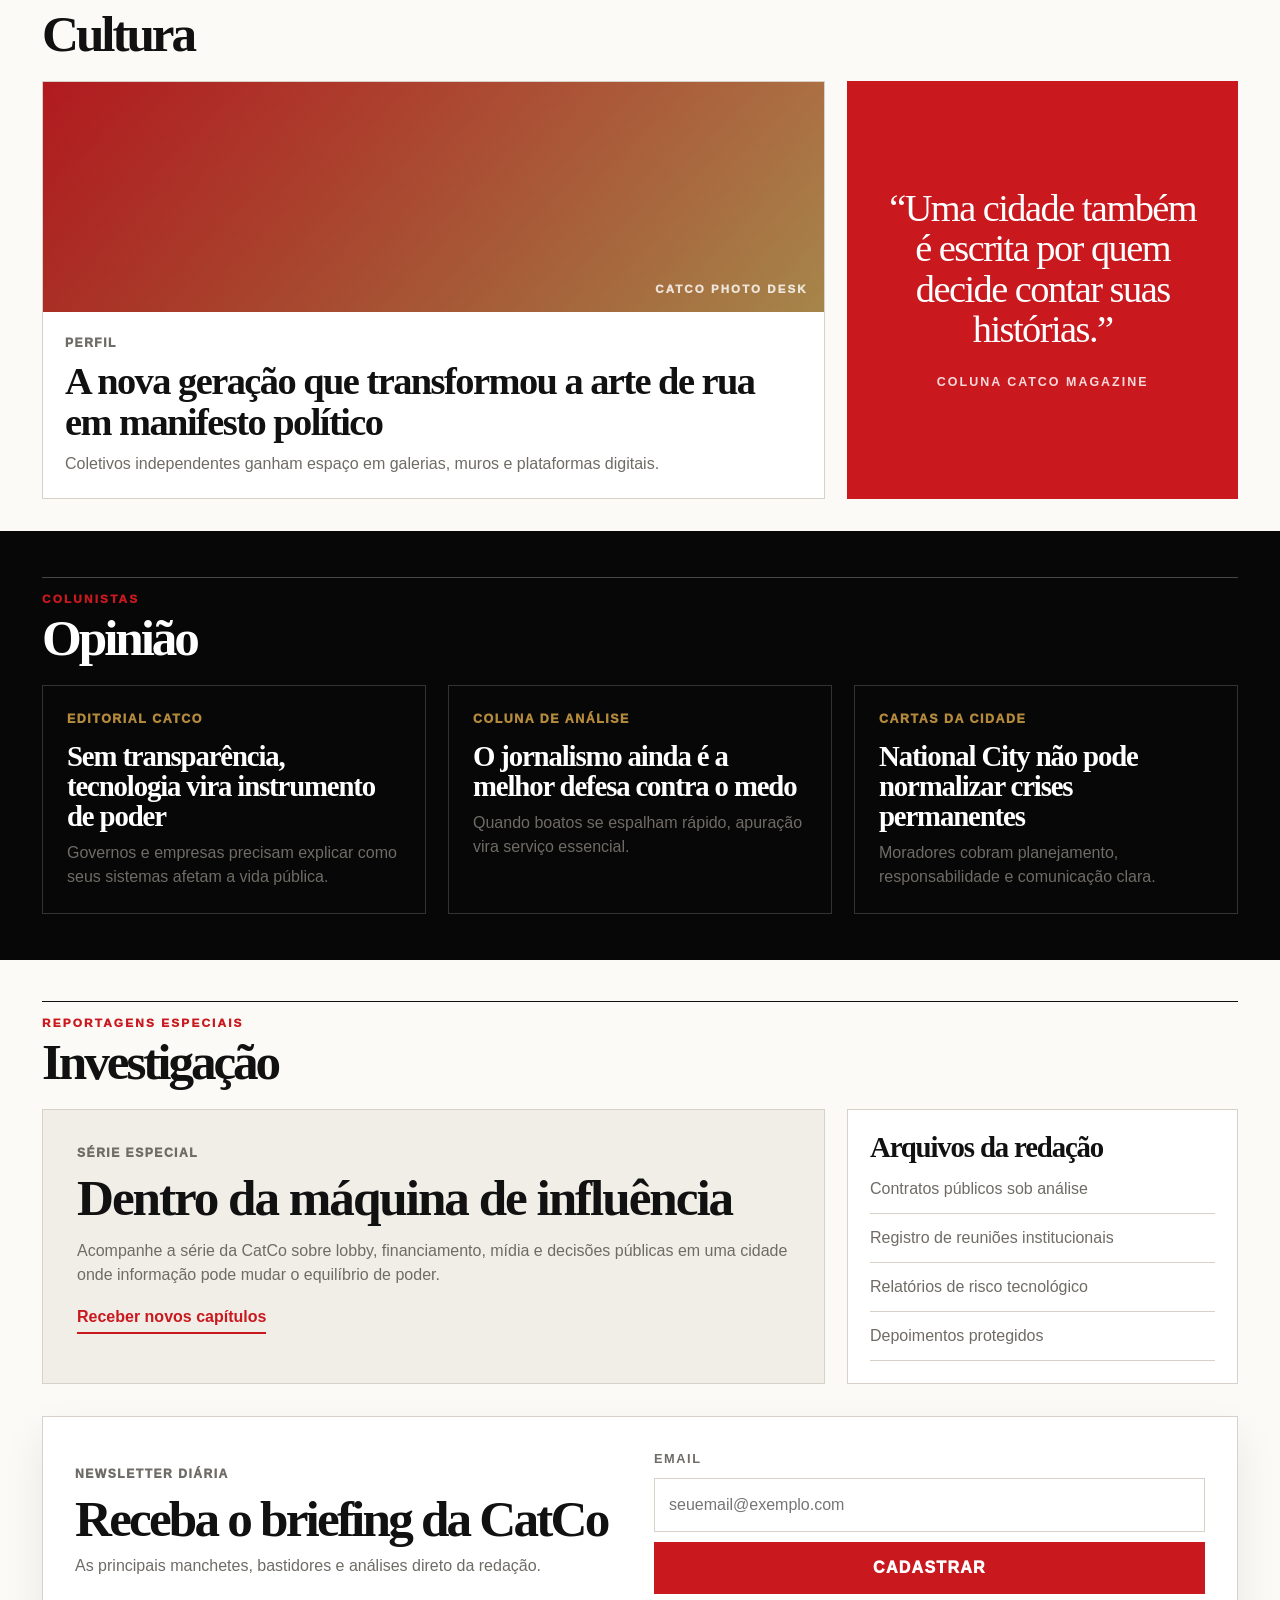
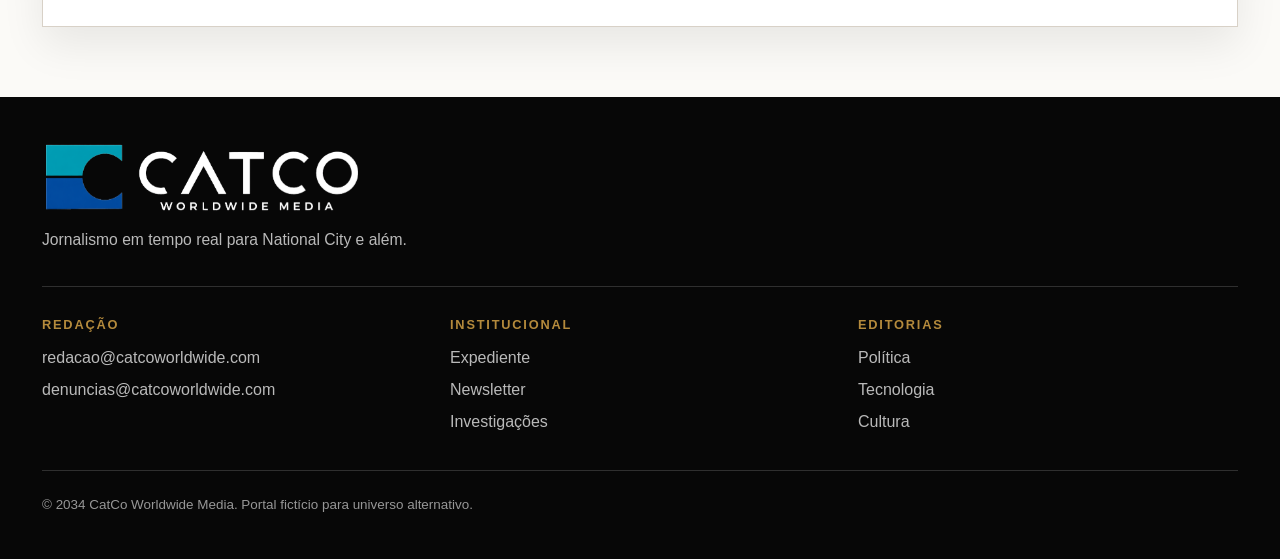
==== commit 1608b47f: "tema escuro" ====
--- a/index.html
+++ b/index.html
@@ -6,6 +6,17 @@
   <meta name="description" content="CatCo News — portal jornalístico independente de National City." />
   <title>CatCo News | Jornalismo em tempo real</title>
   <link rel="icon" type="image/png" href="imgs/catcoiconpng.png">
+  <script>
+    (() => {
+      try {
+        const savedTheme = localStorage.getItem('catco-theme');
+        const prefersDark = window.matchMedia('(prefers-color-scheme: dark)').matches;
+        if (savedTheme === 'dark' || (!savedTheme && prefersDark)) {
+          document.documentElement.setAttribute('data-theme', 'dark');
+        }
+      } catch (error) {}
+    })();
+  </script>
   <link rel="stylesheet" href="style.css" />
 </head>
 <body>
@@ -19,6 +30,10 @@
           <a href="#ao-vivo">Ao vivo</a>
           <a href="#newsletter">Newsletter</a>
           <a href="#expediente">Expediente</a>
+          <button class="theme-toggle" id="themeToggle" type="button" aria-pressed="false">
+            <span class="theme-toggle-icon" aria-hidden="true"></span>
+            <span class="theme-toggle-label">Tema escuro</span>
+          </button>
         </div>
       </div>
     </section>
@@ -32,7 +47,7 @@
       </button>
 
      <a class="brand" href="#top" aria-label="CatCo News página inicial">
-        <img class="brand-wordmark" src="imgs/catco.png" alt="CatCo Worldwide Media" />
+        <img class="brand-wordmark" src="imgs/catco.png" data-light-src="imgs/catco.png" data-dark-src="imgs/catco-footer.png" alt="CatCo Worldwide Media" />
      </a>
 
       <a class="subscribe-button" href="#newsletter">Assinar</a>
--- a/style.css
+++ b/style.css
@@ -1004,3 +1004,612 @@
     height: auto;
   }
 }
+
+/* === CatCo motion upgrade: animações e fluidez === */
+:root {
+  --ease-fluid: cubic-bezier(0.22, 1, 0.36, 1);
+  --ease-snap: cubic-bezier(0.2, 0.8, 0.2, 1);
+  --motion-fast: 180ms;
+  --motion-medium: 420ms;
+  --motion-slow: 760ms;
+}
+
+html {
+  scroll-padding-top: 172px;
+}
+
+[id] {
+  scroll-margin-top: 172px;
+}
+
+body {
+  text-rendering: optimizeLegibility;
+  -webkit-font-smoothing: antialiased;
+}
+
+.scroll-progress {
+  height: 3px;
+  inset: 0 0 auto 0;
+  overflow: hidden;
+  pointer-events: none;
+  position: fixed;
+  z-index: 9999;
+}
+
+.scroll-progress span {
+  background: linear-gradient(90deg, var(--red), var(--gold));
+  display: block;
+  height: 100%;
+  transform: scaleX(0);
+  transform-origin: left center;
+  will-change: transform;
+}
+
+.site-header {
+  transition: box-shadow var(--motion-medium) var(--ease-fluid),
+    border-color var(--motion-medium) var(--ease-fluid),
+    background-color var(--motion-medium) var(--ease-fluid),
+    backdrop-filter var(--motion-medium) var(--ease-fluid);
+}
+
+.site-header.is-scrolled {
+  background: rgba(251, 250, 247, 0.94);
+  backdrop-filter: blur(14px);
+  box-shadow: 0 14px 34px rgba(0, 0, 0, 0.08);
+  border-bottom-color: rgba(17, 17, 17, 0.22);
+}
+
+.masthead {
+  transition: padding var(--motion-medium) var(--ease-fluid),
+    min-height var(--motion-medium) var(--ease-fluid);
+}
+
+.brand-wordmark,
+.footer-logo {
+  transform-origin: center;
+  transition: opacity var(--motion-medium) var(--ease-fluid),
+    transform var(--motion-medium) var(--ease-fluid),
+    filter var(--motion-medium) var(--ease-fluid);
+  will-change: transform;
+}
+
+.brand:hover .brand-wordmark,
+.footer-brand:hover .footer-logo {
+  transform: translateY(-1px) scale(1.015);
+  filter: saturate(1.04) contrast(1.02);
+}
+
+.subscribe-button,
+.newsletter-form button,
+.investigation-main a {
+  position: relative;
+  transition: transform var(--motion-fast) var(--ease-snap),
+    background-color var(--motion-fast) var(--ease-snap),
+    box-shadow var(--motion-fast) var(--ease-snap),
+    color var(--motion-fast) var(--ease-snap);
+}
+
+.subscribe-button:hover,
+.newsletter-form button:hover {
+  box-shadow: 0 12px 24px rgba(201, 25, 31, 0.24);
+  transform: translateY(-2px);
+}
+
+.subscribe-button:active,
+.newsletter-form button:active {
+  transform: translateY(0) scale(0.98);
+}
+
+.newsletter-form button.is-success {
+  background: #0b7a4a;
+}
+
+.utility-links a,
+.main-nav a,
+.footer-columns a {
+  position: relative;
+  transition: color var(--motion-fast) var(--ease-snap),
+    opacity var(--motion-fast) var(--ease-snap);
+}
+
+.main-nav a::after,
+.utility-links a::after,
+.footer-columns a::after {
+  background: currentColor;
+  bottom: -4px;
+  content: "";
+  height: 2px;
+  left: 0;
+  position: absolute;
+  transform: scaleX(0);
+  transform-origin: right center;
+  transition: transform var(--motion-medium) var(--ease-fluid);
+  width: 100%;
+}
+
+.main-nav a:hover::after,
+.main-nav a.is-active::after,
+.utility-links a:hover::after,
+.footer-columns a:hover::after {
+  transform: scaleX(1);
+  transform-origin: left center;
+}
+
+.main-nav a.is-active {
+  color: var(--red);
+}
+
+.menu-button span {
+  transition: transform var(--motion-medium) var(--ease-fluid),
+    opacity var(--motion-medium) var(--ease-fluid);
+}
+
+.menu-button[aria-expanded="true"] span:nth-child(1) {
+  transform: translateY(6px) rotate(45deg);
+}
+
+.menu-button[aria-expanded="true"] span:nth-child(2) {
+  opacity: 0;
+}
+
+.menu-button[aria-expanded="true"] span:nth-child(3) {
+  transform: translateY(-6px) rotate(-45deg);
+}
+
+.breaking-bar {
+  box-shadow: inset 0 -1px 0 rgba(0, 0, 0, 0.16);
+}
+
+.ticker span {
+  animation-duration: 32s;
+  will-change: transform;
+}
+
+.ticker:hover span {
+  animation-play-state: paused;
+}
+
+.lead-story {
+  background-size: 120% 120%, 120% 120%;
+  overflow: hidden;
+  transition: transform var(--motion-slow) var(--ease-fluid),
+    box-shadow var(--motion-slow) var(--ease-fluid);
+}
+
+.lead-story.visible {
+  animation: leadBackgroundDrift 14s ease-in-out infinite alternate;
+}
+
+.lead-story:hover {
+  box-shadow: 0 24px 60px rgba(0, 0, 0, 0.16);
+  transform: translateY(-3px);
+}
+
+@keyframes leadBackgroundDrift {
+  from { background-position: 50% 50%, 0% 50%; }
+  to { background-position: 52% 48%, 100% 50%; }
+}
+
+.news-card,
+.mini-card,
+.service-box,
+.data-card,
+.document-box,
+.investigation-main,
+.quote-card,
+.latest-list article,
+.top-stories article,
+.opinion-grid article,
+.stacked-stories article,
+.newsletter {
+  transition: border-color var(--motion-medium) var(--ease-fluid),
+    box-shadow var(--motion-medium) var(--ease-fluid),
+    transform var(--motion-medium) var(--ease-fluid),
+    background-color var(--motion-medium) var(--ease-fluid);
+}
+
+.news-card:hover,
+.mini-card:hover,
+.service-box:hover,
+.document-box:hover,
+.investigation-main:hover,
+.latest-list article:hover,
+.top-stories article:hover,
+.opinion-grid article:hover,
+.stacked-stories article:hover {
+  border-color: rgba(201, 25, 31, 0.42);
+  box-shadow: 0 18px 34px rgba(0, 0, 0, 0.08);
+  transform: translateY(-4px);
+}
+
+.top-stories article:hover,
+.latest-list article:hover,
+.stacked-stories article:hover {
+  box-shadow: none;
+  transform: translateX(4px);
+}
+
+.image-placeholder {
+  overflow: hidden;
+}
+
+.image-placeholder::before {
+  background: linear-gradient(115deg, transparent 0%, rgba(255, 255, 255, 0.24) 45%, transparent 72%);
+  content: "";
+  inset: 0;
+  opacity: 0;
+  position: absolute;
+  transform: translateX(-120%);
+  transition: opacity var(--motion-medium) var(--ease-fluid),
+    transform 900ms var(--ease-fluid);
+}
+
+.news-card:hover .image-placeholder::before,
+.feature-horizontal:hover .image-placeholder::before {
+  opacity: 1;
+  transform: translateX(120%);
+}
+
+.reveal-on-scroll {
+  filter: blur(8px);
+  opacity: 0;
+  transform: translate3d(0, 28px, 0);
+  transition: opacity var(--motion-slow) var(--ease-fluid),
+    transform var(--motion-slow) var(--ease-fluid),
+    filter var(--motion-slow) var(--ease-fluid);
+  transition-delay: var(--reveal-delay, 0ms);
+  will-change: opacity, transform, filter;
+}
+
+.reveal-on-scroll.visible {
+  filter: blur(0);
+  opacity: 1;
+  transform: translate3d(0, 0, 0);
+}
+
+.brand {
+  animation: mastheadEnter 680ms var(--ease-fluid) both;
+}
+
+.subscribe-button {
+  animation: mastheadEnter 760ms var(--ease-fluid) 120ms both;
+}
+
+@keyframes mastheadEnter {
+  from {
+    opacity: 0;
+    transform: translateY(-10px);
+  }
+  to {
+    opacity: 1;
+    transform: translateY(0);
+  }
+}
+
+@media (max-width: 980px) {
+  html {
+    scroll-padding-top: 136px;
+  }
+
+  [id] {
+    scroll-margin-top: 136px;
+  }
+
+  .main-nav.is-open {
+    animation: navDrop 320ms var(--ease-fluid) both;
+  }
+
+  @keyframes navDrop {
+    from {
+      opacity: 0;
+      transform: translateY(-8px);
+    }
+    to {
+      opacity: 1;
+      transform: translateY(0);
+    }
+  }
+}
+
+@media (prefers-reduced-motion: reduce) {
+  *,
+  *::before,
+  *::after {
+    animation-duration: 0.01ms !important;
+    animation-iteration-count: 1 !important;
+    scroll-behavior: auto !important;
+    transition-duration: 0.01ms !important;
+  }
+
+  .reveal-on-scroll {
+    filter: none;
+    opacity: 1;
+    transform: none;
+  }
+
+  .scroll-progress span {
+    transform: none;
+  }
+}
+
+/* Correção de centralização do botão absoluto após animações */
+.subscribe-button {
+  animation: subscribeEnter 760ms var(--ease-fluid) 120ms both;
+  transform: translateY(-50%);
+}
+
+.subscribe-button:hover {
+  transform: translateY(calc(-50% - 2px));
+}
+
+.subscribe-button:active {
+  transform: translateY(-50%) scale(0.98);
+}
+
+@keyframes subscribeEnter {
+  from {
+    opacity: 0;
+    transform: translateY(calc(-50% - 10px));
+  }
+  to {
+    opacity: 1;
+    transform: translateY(-50%);
+  }
+}
+
+/* === CatCo: correções de layout e tema escuro === */
+.masthead {
+  display: grid !important;
+  grid-template-columns: minmax(120px, 1fr) auto minmax(120px, 1fr) !important;
+  align-items: center !important;
+  justify-content: initial !important;
+  gap: 24px;
+  width: 100%;
+  max-width: 1240px;
+  margin: 0 auto;
+  min-height: 126px;
+  padding: 24px 22px 18px;
+}
+
+.brand {
+  grid-column: 2;
+  justify-self: center !important;
+  animation: none !important;
+  transform: none !important;
+}
+
+.brand-wordmark,
+.brand img.brand-wordmark {
+  width: min(430px, 46vw);
+  max-height: 96px;
+  object-fit: contain;
+}
+
+.menu-button {
+  grid-column: 1;
+  position: static !important;
+  justify-self: start;
+  transform: none !important;
+}
+
+.subscribe-button {
+  grid-column: 3;
+  position: static !important;
+  justify-self: end;
+  animation: none !important;
+  transform: none !important;
+}
+
+.subscribe-button:hover {
+  transform: translateY(-2px) !important;
+}
+
+.subscribe-button:active {
+  transform: scale(0.98) !important;
+}
+
+.theme-toggle {
+  align-items: center;
+  background: transparent;
+  border: 1px solid rgba(255, 255, 255, 0.36);
+  border-radius: 999px;
+  color: rgba(255, 255, 255, 0.86);
+  cursor: pointer;
+  display: inline-flex;
+  gap: 7px;
+  font-size: 0.78rem;
+  font-weight: 800;
+  padding: 4px 10px;
+  transition: background-color var(--motion-fast, 180ms) ease,
+    border-color var(--motion-fast, 180ms) ease,
+    color var(--motion-fast, 180ms) ease,
+    transform var(--motion-fast, 180ms) ease;
+}
+
+.theme-toggle:hover {
+  background: rgba(255, 255, 255, 0.12);
+  border-color: rgba(255, 255, 255, 0.64);
+  color: var(--white);
+  transform: translateY(-1px);
+}
+
+.theme-toggle-icon {
+  border: 1px solid currentColor;
+  border-radius: 50%;
+  display: inline-block;
+  height: 12px;
+  position: relative;
+  width: 12px;
+}
+
+.theme-toggle-icon::after {
+  background: currentColor;
+  border-radius: 999px 0 0 999px;
+  content: "";
+  inset: 1px 50% 1px 1px;
+  position: absolute;
+}
+
+.reveal-on-scroll {
+  filter: none !important;
+  transform: translate3d(0, 16px, 0);
+  transition-duration: 520ms !important;
+}
+
+.lead-story.visible {
+  animation: none !important;
+}
+
+:root[data-theme="dark"] {
+  --paper: #0c0e12;
+  --paper-soft: #151922;
+  --ink: #f5f0e8;
+  --ink-soft: #ded8cf;
+  --muted: #aaa198;
+  --line: #2c323c;
+  --line-dark: #ebe5da;
+  --red: #d71924;
+  --red-dark: #a91219;
+  --gold: #d2a45a;
+  --shadow: 0 18px 42px rgba(0, 0, 0, 0.28);
+  color-scheme: dark;
+}
+
+:root[data-theme="dark"] body {
+  background: var(--paper);
+  color: var(--ink);
+}
+
+:root[data-theme="dark"] .site-header {
+  background: var(--paper);
+  border-bottom-color: var(--line);
+}
+
+:root[data-theme="dark"] .site-header.is-scrolled {
+  background: rgba(12, 14, 18, 0.94);
+  border-bottom-color: rgba(255, 255, 255, 0.12);
+  box-shadow: 0 14px 34px rgba(0, 0, 0, 0.32);
+}
+
+:root[data-theme="dark"] .masthead,
+:root[data-theme="dark"] .main-nav {
+  background: var(--paper);
+}
+
+:root[data-theme="dark"] .main-nav {
+  border-top-color: var(--line);
+}
+
+:root[data-theme="dark"] .main-nav a,
+:root[data-theme="dark"] .menu-button {
+  color: var(--ink-soft);
+}
+
+:root[data-theme="dark"] .menu-button span {
+  background: var(--ink-soft);
+}
+
+:root[data-theme="dark"] .top-stories,
+:root[data-theme="dark"] .section-heading,
+:root[data-theme="dark"] .top-stories article,
+:root[data-theme="dark"] .latest-list article,
+:root[data-theme="dark"] .stacked-stories article,
+:root[data-theme="dark"] .service-box li,
+:root[data-theme="dark"] .document-box li,
+:root[data-theme="dark"] .footer-columns {
+  border-color: var(--line);
+}
+
+:root[data-theme="dark"] .news-card,
+:root[data-theme="dark"] .mini-card,
+:root[data-theme="dark"] .service-box,
+:root[data-theme="dark"] .document-box,
+:root[data-theme="dark"] .newsletter,
+:root[data-theme="dark"] .investigation-main {
+  background: #151922;
+  border-color: var(--line);
+}
+
+:root[data-theme="dark"] .data-card,
+:root[data-theme="dark"] .opinion-section,
+:root[data-theme="dark"] .site-footer {
+  background: #050608;
+}
+
+:root[data-theme="dark"] .newsletter-form input {
+  background: #0d1016;
+  border-color: #343b47;
+  color: var(--ink);
+}
+
+:root[data-theme="dark"] .newsletter-form input::placeholder {
+  color: #817b73;
+}
+
+:root[data-theme="dark"] .quote-card {
+  background: #b9141d;
+}
+
+:root[data-theme="dark"] .image-placeholder::after {
+  color: rgba(255, 255, 255, 0.84);
+}
+
+:root[data-theme="dark"] .latest-panel {
+  border-bottom-color: rgba(255, 255, 255, 0.74);
+  border-top-color: rgba(255, 255, 255, 0.74);
+}
+
+:root[data-theme="dark"] .scroll-progress span {
+  background: linear-gradient(90deg, var(--red), var(--gold));
+}
+
+:root[data-theme="dark"] .theme-toggle {
+  background: rgba(255, 255, 255, 0.1);
+  border-color: rgba(255, 255, 255, 0.46);
+  color: var(--white);
+}
+
+@media (max-width: 980px) {
+  .masthead {
+    grid-template-columns: auto minmax(0, 1fr) auto !important;
+    gap: 16px;
+    min-height: 96px;
+    padding: 18px 16px;
+  }
+
+  .brand-wordmark,
+  .brand img.brand-wordmark {
+    width: min(310px, 48vw);
+    max-height: 78px;
+  }
+
+  .menu-button {
+    display: inline-grid;
+  }
+}
+
+@media (max-width: 640px) {
+  .masthead {
+    grid-template-columns: auto 1fr !important;
+    min-height: 82px;
+  }
+
+  .brand {
+    grid-column: 2;
+    justify-self: center !important;
+  }
+
+  .brand-wordmark,
+  .brand img.brand-wordmark {
+    width: min(230px, 62vw);
+    max-height: 62px;
+  }
+
+  .subscribe-button {
+    display: none;
+  }
+
+  .theme-toggle-label {
+    display: none;
+  }
+}
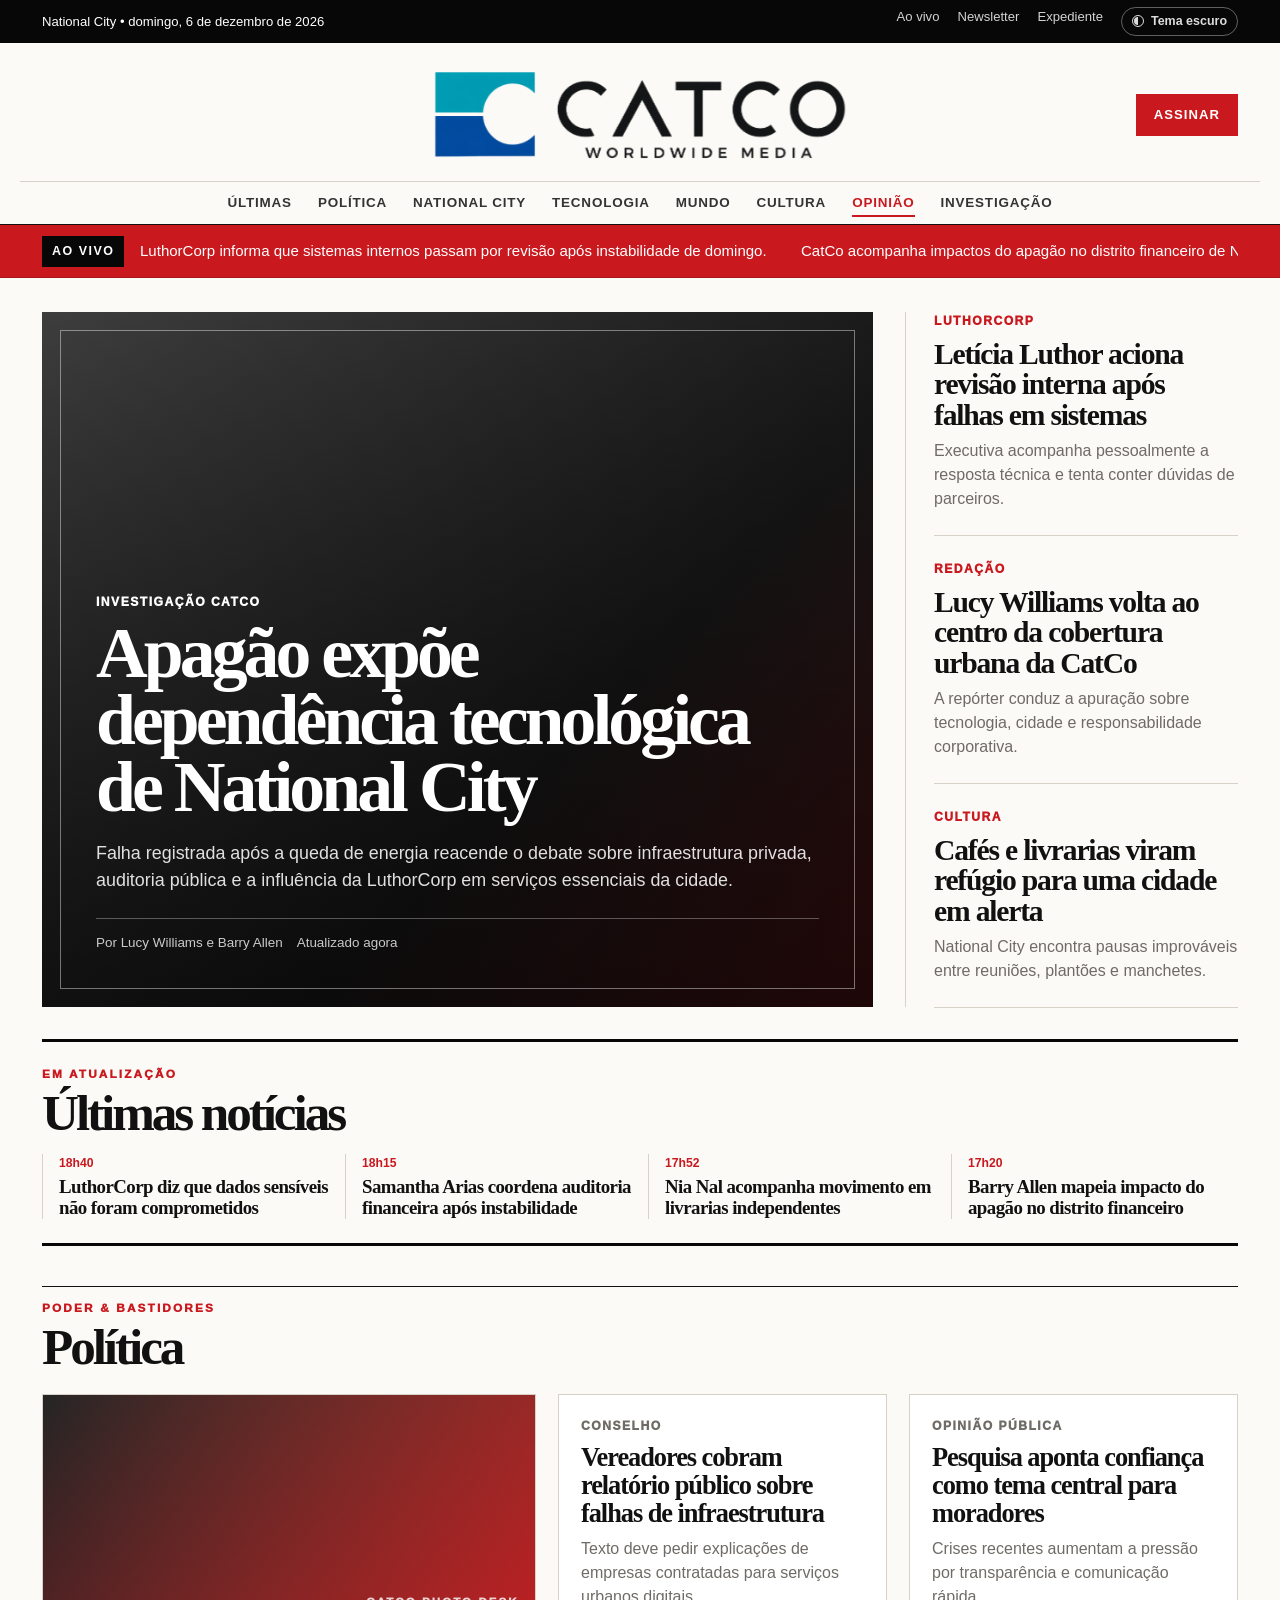
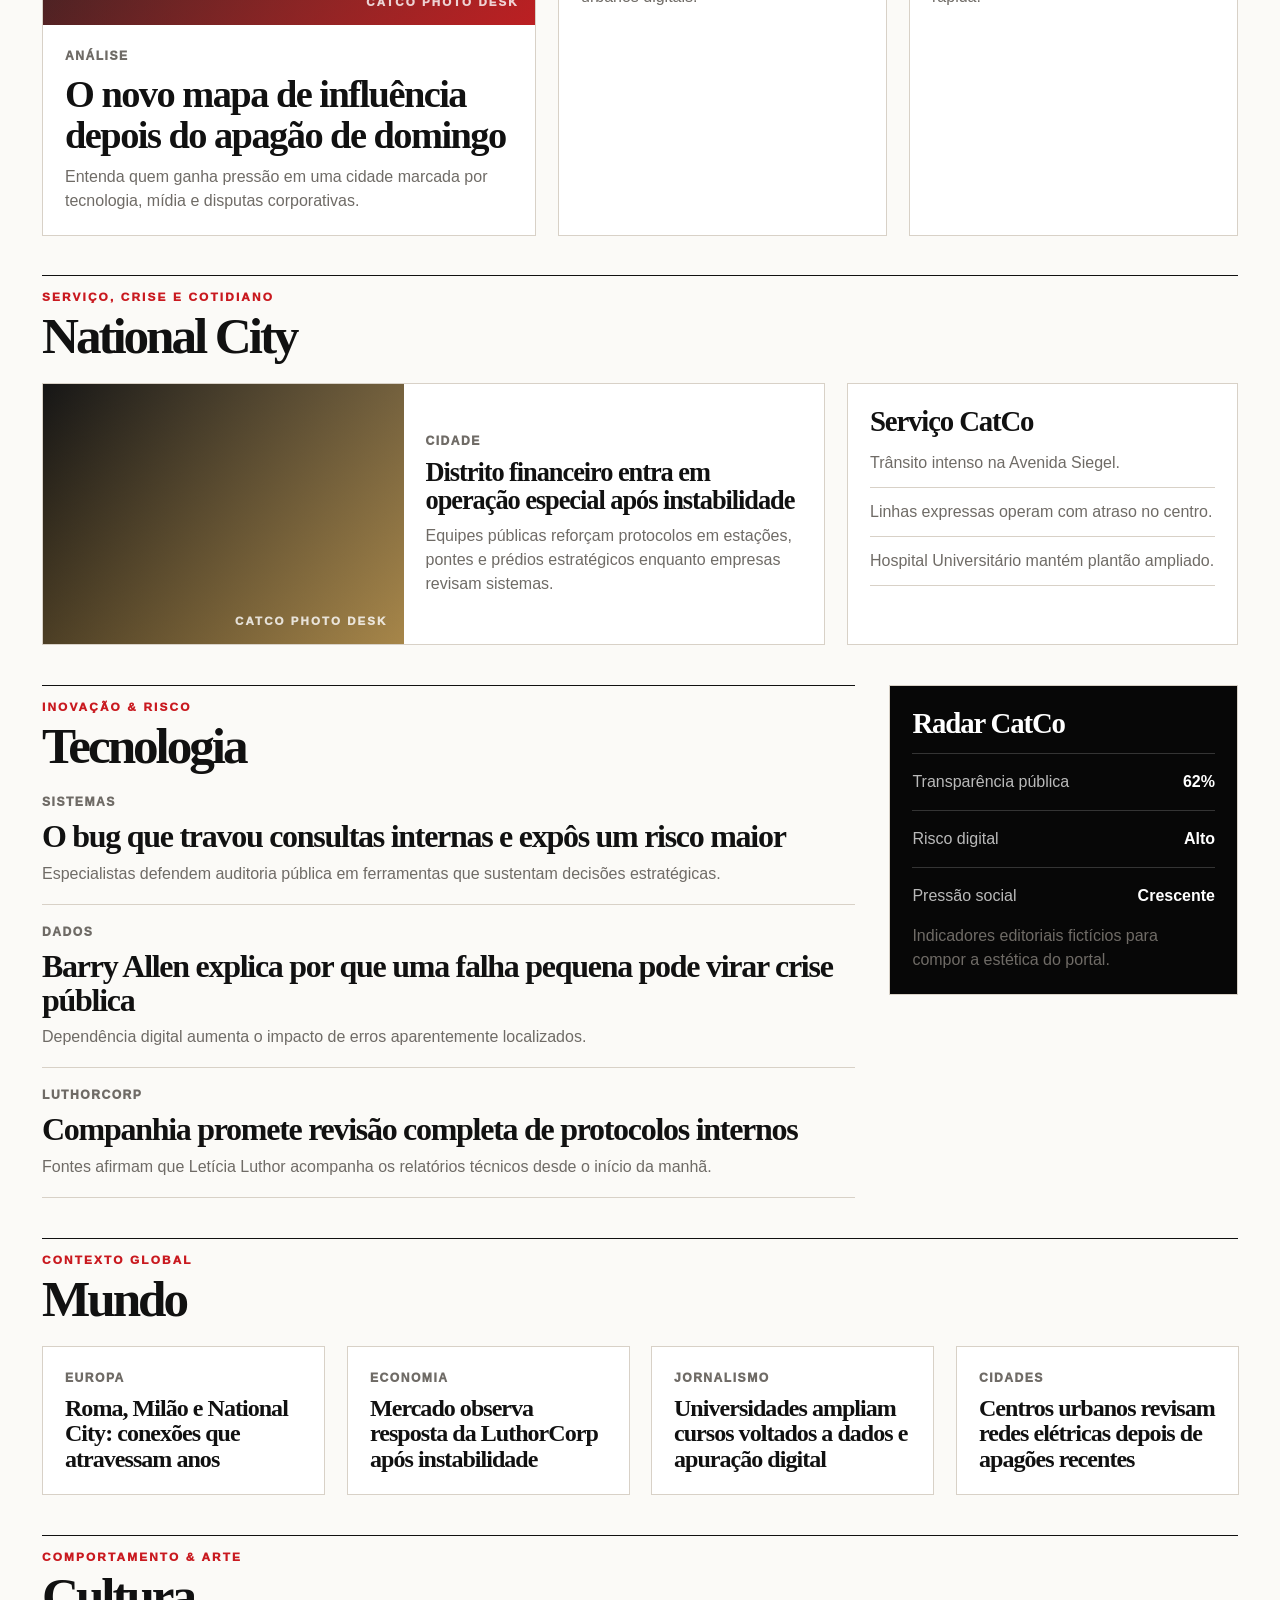
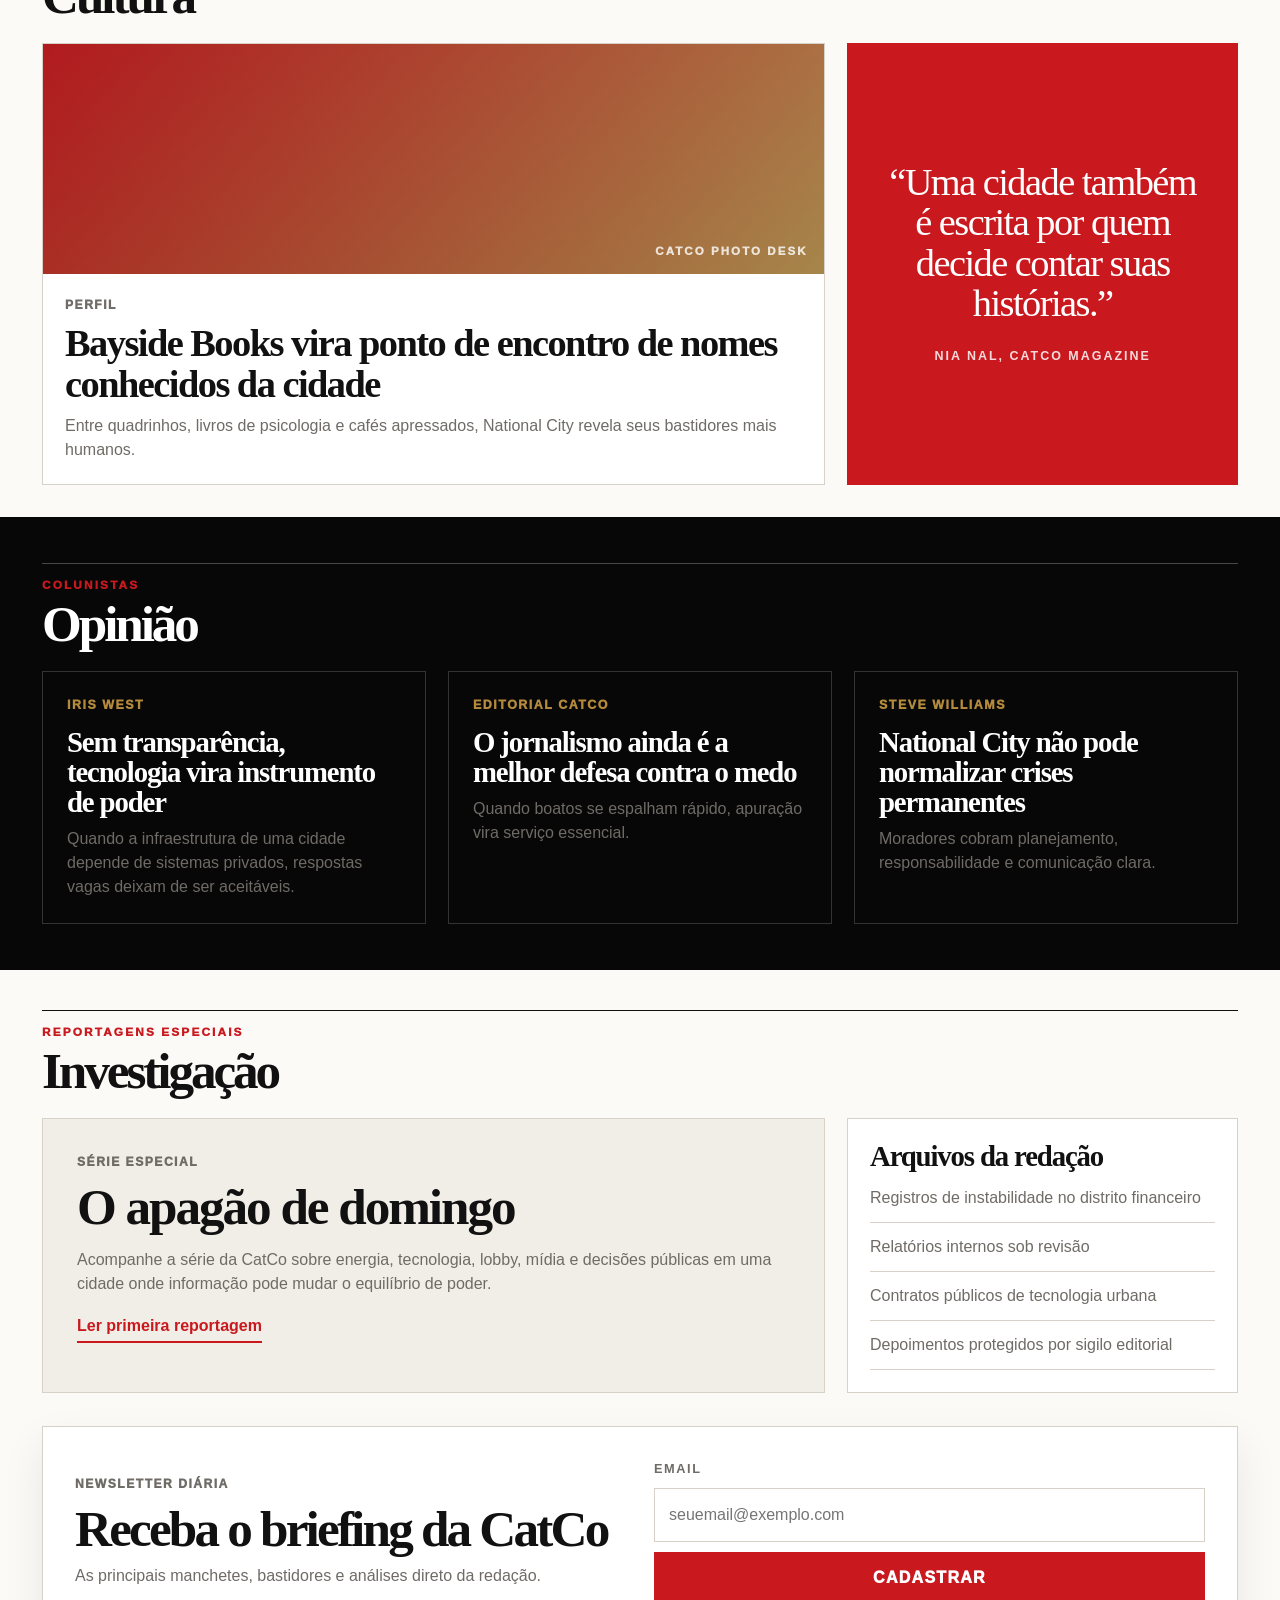
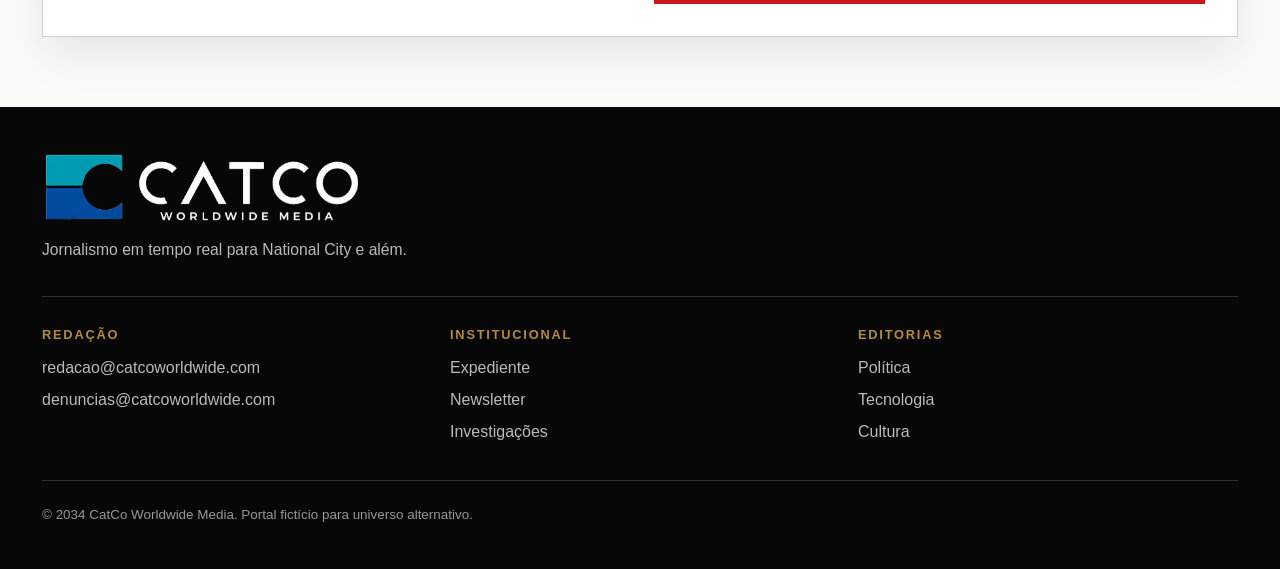
==== commit f874c115: "atualizações" ====
--- a/index.html
+++ b/index.html
@@ -46,9 +46,9 @@
         Menu
       </button>
 
-     <a class="brand" href="#top" aria-label="CatCo News página inicial">
+      <a class="brand" href="#top" aria-label="CatCo News página inicial">
         <img class="brand-wordmark" src="imgs/catco.png" data-light-src="imgs/catco.png" data-dark-src="imgs/catco-footer.png" alt="CatCo Worldwide Media" />
-     </a>
+      </a>
 
       <a class="subscribe-button" href="#newsletter">Assinar</a>
     </section>
@@ -68,42 +68,42 @@
   <div class="breaking-bar" id="ao-vivo" role="region" aria-label="Notícias urgentes">
     <strong>Ao vivo</strong>
     <div class="ticker" aria-live="polite">
-      <span>Redação acompanha movimentação no centro financeiro de National City.</span>
-      <span>Comitê de tecnologia debate novas regras para sistemas de vigilância privada.</span>
-      <span>CatCo publica especial sobre transparência, poder e responsabilidade pública.</span>
+      <span>LuthorCorp informa que sistemas internos passam por revisão após instabilidade de domingo.</span>
+      <span>CatCo acompanha impactos do apagão no distrito financeiro de National City.</span>
+      <span>Iris West publica coluna sobre transparência, tecnologia e responsabilidade pública.</span>
     </div>
   </div>
 
   <main id="conteudo" class="page-grid">
     <section class="lead-story" aria-labelledby="lead-title">
       <p class="kicker">Investigação CatCo</p>
-      <h1 id="lead-title">Documentos revelam pressão de corporações sobre contratos de segurança urbana</h1>
+      <h1 id="lead-title"><a href="materias/apagao-national-city.html">Apagão expõe dependência tecnológica de National City</a></h1>
       <p class="summary">
-        Uma apuração da CatCo mostra como empresas privadas tentaram influenciar decisões públicas sob o argumento de modernizar a proteção de National City.
+        Falha registrada após a queda de energia reacende o debate sobre infraestrutura privada, auditoria pública e a influência da LuthorCorp em serviços essenciais da cidade.
       </p>
       <div class="story-meta">
-        <span>Por Redação CatCo</span>
+        <span>Por Lucy Williams e Barry Allen</span>
         <span>Atualizado agora</span>
       </div>
     </section>
 
     <aside class="top-stories" aria-label="Principais notícias">
       <article>
-        <p class="kicker">Política</p>
-        <h2>Conselho municipal vota pacote de transparência nesta semana</h2>
-        <p>Medida exige relatórios públicos sobre contratos emergenciais.</p>
+        <p class="kicker">LuthorCorp</p>
+        <h2><a href="materias/perfil-leticia-luthor.html">Letícia Luthor aciona revisão interna após falhas em sistemas</a></h2>
+        <p>Executiva acompanha pessoalmente a resposta técnica e tenta conter dúvidas de parceiros.</p>
       </article>
 
       <article>
-        <p class="kicker">Tecnologia</p>
-        <h2>Especialistas alertam para falhas em bancos de dados biométricos</h2>
-        <p>Auditoria independente cobra revisão de protocolos de segurança.</p>
+        <p class="kicker">Redação</p>
+        <h2><a href="materias/lucy-williams-redacao.html">Lucy Williams volta ao centro da cobertura urbana da CatCo</a></h2>
+        <p>A repórter conduz a apuração sobre tecnologia, cidade e responsabilidade corporativa.</p>
       </article>
 
       <article>
         <p class="kicker">Cultura</p>
-        <h2>Festival de artes urbanas ocupa antigos galpões da zona portuária</h2>
-        <p>Evento reúne artistas, coletivos e produtores independentes.</p>
+        <h2><a href="materias/livrarias-cafes-national-city.html">Cafés e livrarias viram refúgio para uma cidade em alerta</a></h2>
+        <p>National City encontra pausas improváveis entre reuniões, plantões e manchetes.</p>
       </article>
     </aside>
 
@@ -116,19 +116,19 @@
       <div class="latest-list">
         <article>
           <time datetime="2026-07-03T18:40">18h40</time>
-          <h3>Prefeitura anuncia auditoria em contratos de monitoramento público</h3>
+          <h3>LuthorCorp diz que dados sensíveis não foram comprometidos</h3>
         </article>
         <article>
           <time datetime="2026-07-03T18:15">18h15</time>
-          <h3>Moradores relatam instabilidade elétrica no distrito financeiro</h3>
+          <h3>Samantha Arias coordena auditoria financeira após instabilidade</h3>
         </article>
         <article>
           <time datetime="2026-07-03T17:52">17h52</time>
-          <h3>Mercado reage a rumores de fusão entre gigantes de tecnologia</h3>
+          <h3>Nia Nal acompanha movimento em livrarias independentes</h3>
         </article>
         <article>
           <time datetime="2026-07-03T17:20">17h20</time>
-          <h3>Universidade de National City abre centro de pesquisa em ética digital</h3>
+          <h3>Barry Allen mapeia impacto do apagão no distrito financeiro</h3>
         </article>
       </div>
     </section>
@@ -143,20 +143,20 @@
         <article class="news-card large-card">
           <div class="image-placeholder politics"></div>
           <p class="kicker">Análise</p>
-          <h3>O novo mapa de influência por trás das decisões de National City</h3>
-          <p>Entenda quem ganha força em uma cidade marcada por tecnologia, mídia e disputas corporativas.</p>
+          <h3><a href="materias/opiniao-transparencia.html">O novo mapa de influência depois do apagão de domingo</a></h3>
+          <p>Entenda quem ganha pressão em uma cidade marcada por tecnologia, mídia e disputas corporativas.</p>
         </article>
 
         <article class="news-card">
-          <p class="kicker">Congresso</p>
-          <h3>Relatório propõe limites para parcerias público-privadas em segurança</h3>
-          <p>Texto deve enfrentar resistência de grupos empresariais.</p>
+          <p class="kicker">Conselho</p>
+          <h3>Vereadores cobram relatório público sobre falhas de infraestrutura</h3>
+          <p>Texto deve pedir explicações de empresas contratadas para serviços urbanos digitais.</p>
         </article>
 
         <article class="news-card">
-          <p class="kicker">Eleições</p>
-          <h3>Pesquisa aponta confiança como tema central para os eleitores</h3>
-          <p>Crises recentes aumentam pressão por transparência.</p>
+          <p class="kicker">Opinião pública</p>
+          <h3>Pesquisa aponta confiança como tema central para moradores</h3>
+          <p>Crises recentes aumentam a pressão por transparência e comunicação rápida.</p>
         </article>
       </div>
     </section>
@@ -172,8 +172,8 @@
           <div class="image-placeholder city"></div>
           <div>
             <p class="kicker">Cidade</p>
-            <h3>Centro entra em operação especial após aumento de alertas de segurança</h3>
-            <p>Equipes públicas reforçam protocolos em estações, pontes e prédios estratégicos.</p>
+            <h3>Distrito financeiro entra em operação especial após instabilidade</h3>
+            <p>Equipes públicas reforçam protocolos em estações, pontes e prédios estratégicos enquanto empresas revisam sistemas.</p>
           </div>
         </article>
 
@@ -181,8 +181,8 @@
           <h3>Serviço CatCo</h3>
           <ul>
             <li>Trânsito intenso na Avenida Siegel.</li>
-            <li>Linhas expressas operam com atraso.</li>
-            <li>Defesa civil mantém canais de emergência ativos.</li>
+            <li>Linhas expressas operam com atraso no centro.</li>
+            <li>Hospital Universitário mantém plantão ampliado.</li>
           </ul>
         </div>
       </div>
@@ -197,19 +197,19 @@
 
         <div class="stacked-stories">
           <article>
-            <p class="kicker">Inteligência Artificial</p>
-            <h3>Como algoritmos passaram a decidir prioridades em emergências urbanas</h3>
-            <p>Especialistas defendem auditoria pública e explicabilidade dos sistemas.</p>
+            <p class="kicker">Sistemas</p>
+            <h3>O bug que travou consultas internas e expôs um risco maior</h3>
+            <p>Especialistas defendem auditoria pública em ferramentas que sustentam decisões estratégicas.</p>
           </article>
           <article>
             <p class="kicker">Dados</p>
-            <h3>Vazamento expõe fragilidade em sistemas terceirizados</h3>
-            <p>Entenda o que cidadãos podem fazer para reduzir riscos digitais.</p>
+            <h3>Barry Allen explica por que uma falha pequena pode virar crise pública</h3>
+            <p>Dependência digital aumenta o impacto de erros aparentemente localizados.</p>
           </article>
           <article>
-            <p class="kicker">Futuro</p>
-            <h3>Laboratórios anunciam avanço em materiais de alta resistência</h3>
-            <p>Descoberta pode impactar transporte, defesa civil e infraestrutura.</p>
+            <p class="kicker">LuthorCorp</p>
+            <h3>Companhia promete revisão completa de protocolos internos</h3>
+            <p>Fontes afirmam que Letícia Luthor acompanha os relatórios técnicos desde o início da manhã.</p>
           </article>
         </div>
       </div>
@@ -240,20 +240,20 @@
 
       <div class="article-grid four-columns">
         <article class="mini-card">
-          <p class="kicker">Diplomacia</p>
-          <h3>Nações discutem acordo sobre tecnologia de defesa</h3>
+          <p class="kicker">Europa</p>
+          <h3>Roma, Milão e National City: conexões que atravessam anos</h3>
         </article>
         <article class="mini-card">
           <p class="kicker">Economia</p>
-          <h3>Bolsas fecham em queda com incerteza regulatória</h3>
+          <h3>Mercado observa resposta da LuthorCorp após instabilidade</h3>
         </article>
         <article class="mini-card">
-          <p class="kicker">Clima</p>
-          <h3>Relatório aponta aumento de eventos extremos em áreas costeiras</h3>
+          <p class="kicker">Jornalismo</p>
+          <h3>Universidades ampliam cursos voltados a dados e apuração digital</h3>
         </article>
         <article class="mini-card">
-          <p class="kicker">Direitos</p>
-          <h3>Organizações cobram proteção contra vigilância abusiva</h3>
+          <p class="kicker">Cidades</p>
+          <h3>Centros urbanos revisam redes elétricas depois de apagões recentes</h3>
         </article>
       </div>
     </section>
@@ -268,12 +268,12 @@
         <article class="news-card large-card">
           <div class="image-placeholder culture"></div>
           <p class="kicker">Perfil</p>
-          <h3>A nova geração que transformou a arte de rua em manifesto político</h3>
-          <p>Coletivos independentes ganham espaço em galerias, muros e plataformas digitais.</p>
+          <h3>Bayside Books vira ponto de encontro de nomes conhecidos da cidade</h3>
+          <p>Entre quadrinhos, livros de psicologia e cafés apressados, National City revela seus bastidores mais humanos.</p>
         </article>
         <article class="quote-card">
           <p>“Uma cidade também é escrita por quem decide contar suas histórias.”</p>
-          <span>Coluna CatCo Magazine</span>
+          <span>Nia Nal, CatCo Magazine</span>
         </article>
       </div>
     </section>
@@ -286,17 +286,17 @@
 
       <div class="opinion-grid">
         <article>
+          <p class="author">Iris West</p>
+          <h3>Sem transparência, tecnologia vira instrumento de poder</h3>
+          <p>Quando a infraestrutura de uma cidade depende de sistemas privados, respostas vagas deixam de ser aceitáveis.</p>
+        </article>
+        <article>
           <p class="author">Editorial CatCo</p>
-          <h3>Sem transparência, tecnologia vira instrumento de poder</h3>
-          <p>Governos e empresas precisam explicar como seus sistemas afetam a vida pública.</p>
-        </article>
-        <article>
-          <p class="author">Coluna de análise</p>
           <h3>O jornalismo ainda é a melhor defesa contra o medo</h3>
           <p>Quando boatos se espalham rápido, apuração vira serviço essencial.</p>
         </article>
         <article>
-          <p class="author">Cartas da cidade</p>
+          <p class="author">Steve Williams</p>
           <h3>National City não pode normalizar crises permanentes</h3>
           <p>Moradores cobram planejamento, responsabilidade e comunicação clara.</p>
         </article>
@@ -312,20 +312,20 @@
       <div class="investigation-layout">
         <article class="investigation-main">
           <p class="kicker">Série especial</p>
-          <h3>Dentro da máquina de influência</h3>
+          <h3>O apagão de domingo</h3>
           <p>
-            Acompanhe a série da CatCo sobre lobby, financiamento, mídia e decisões públicas em uma cidade onde informação pode mudar o equilíbrio de poder.
+            Acompanhe a série da CatCo sobre energia, tecnologia, lobby, mídia e decisões públicas em uma cidade onde informação pode mudar o equilíbrio de poder.
           </p>
-          <a href="#newsletter">Receber novos capítulos</a>
+          <a href="materias/apagao-national-city.html">Ler primeira reportagem</a>
         </article>
 
         <aside class="document-box">
           <h3>Arquivos da redação</h3>
           <ul>
-            <li>Contratos públicos sob análise</li>
-            <li>Registro de reuniões institucionais</li>
-            <li>Relatórios de risco tecnológico</li>
-            <li>Depoimentos protegidos</li>
+            <li>Registros de instabilidade no distrito financeiro</li>
+            <li>Relatórios internos sob revisão</li>
+            <li>Contratos públicos de tecnologia urbana</li>
+            <li>Depoimentos protegidos por sigilo editorial</li>
           </ul>
         </aside>
       </div>
--- a/style.css
+++ b/style.css
@@ -1613,3 +1613,131 @@
     display: none;
   }
 }
+
+/* Páginas de reportagem */
+.article-page {
+  display: grid;
+  gap: 34px;
+  grid-template-columns: minmax(0, 1fr) 300px;
+  margin: 0 auto;
+  max-width: 1120px;
+  padding: 46px 22px 76px;
+}
+
+.article-main {
+  background: var(--paper);
+}
+
+.back-link {
+  color: var(--red);
+  display: inline-block;
+  font-size: 0.84rem;
+  font-weight: 900;
+  letter-spacing: 0.04em;
+  margin-bottom: 26px;
+  text-transform: uppercase;
+}
+
+.article-main h1 {
+  font-family: var(--serif);
+  font-size: clamp(2.7rem, 6vw, 5.2rem);
+  letter-spacing: -0.06em;
+  line-height: 0.95;
+  max-width: 900px;
+}
+
+.article-subhead {
+  color: var(--muted);
+  font-size: clamp(1.08rem, 2vw, 1.34rem);
+  line-height: 1.55;
+  margin-top: 22px;
+  max-width: 820px;
+}
+
+.article-meta {
+  border-bottom: 1px solid var(--line);
+  border-top: 1px solid var(--line);
+  color: var(--muted);
+  display: flex;
+  flex-wrap: wrap;
+  gap: 14px;
+  margin: 28px 0 34px;
+  padding: 14px 0;
+}
+
+.article-body {
+  max-width: 780px;
+}
+
+.article-body p {
+  font-family: var(--serif);
+  font-size: 1.18rem;
+  line-height: 1.78;
+  margin-bottom: 22px;
+}
+
+.article-aside {
+  align-self: start;
+  border-left: 1px solid var(--line);
+  padding-left: 22px;
+  position: sticky;
+  top: 178px;
+}
+
+.article-aside h2 {
+  color: var(--red);
+  font-size: 0.8rem;
+  letter-spacing: 0.14em;
+  margin-bottom: 14px;
+  text-transform: uppercase;
+}
+
+.article-aside a {
+  border-top: 1px solid var(--line);
+  display: block;
+  font-family: var(--serif);
+  font-size: 1.25rem;
+  font-weight: 700;
+  letter-spacing: -0.035em;
+  line-height: 1.12;
+  padding: 14px 0;
+}
+
+.article-aside a:hover,
+.lead-story h1 a:hover,
+.top-stories h2 a:hover,
+.news-card h3 a:hover {
+  color: var(--red);
+}
+
+:root[data-theme="dark"] .article-main {
+  background: var(--paper);
+}
+
+@media (max-width: 980px) {
+  .article-page {
+    grid-template-columns: 1fr;
+  }
+
+  .article-aside {
+    border-left: 0;
+    border-top: 1px solid var(--line);
+    padding-left: 0;
+    padding-top: 22px;
+    position: static;
+  }
+}
+
+@media (max-width: 640px) {
+  .article-page {
+    padding: 30px 16px 56px;
+  }
+
+  .article-main h1 {
+    font-size: clamp(2.25rem, 12vw, 3.4rem);
+  }
+
+  .article-body p {
+    font-size: 1.08rem;
+  }
+}
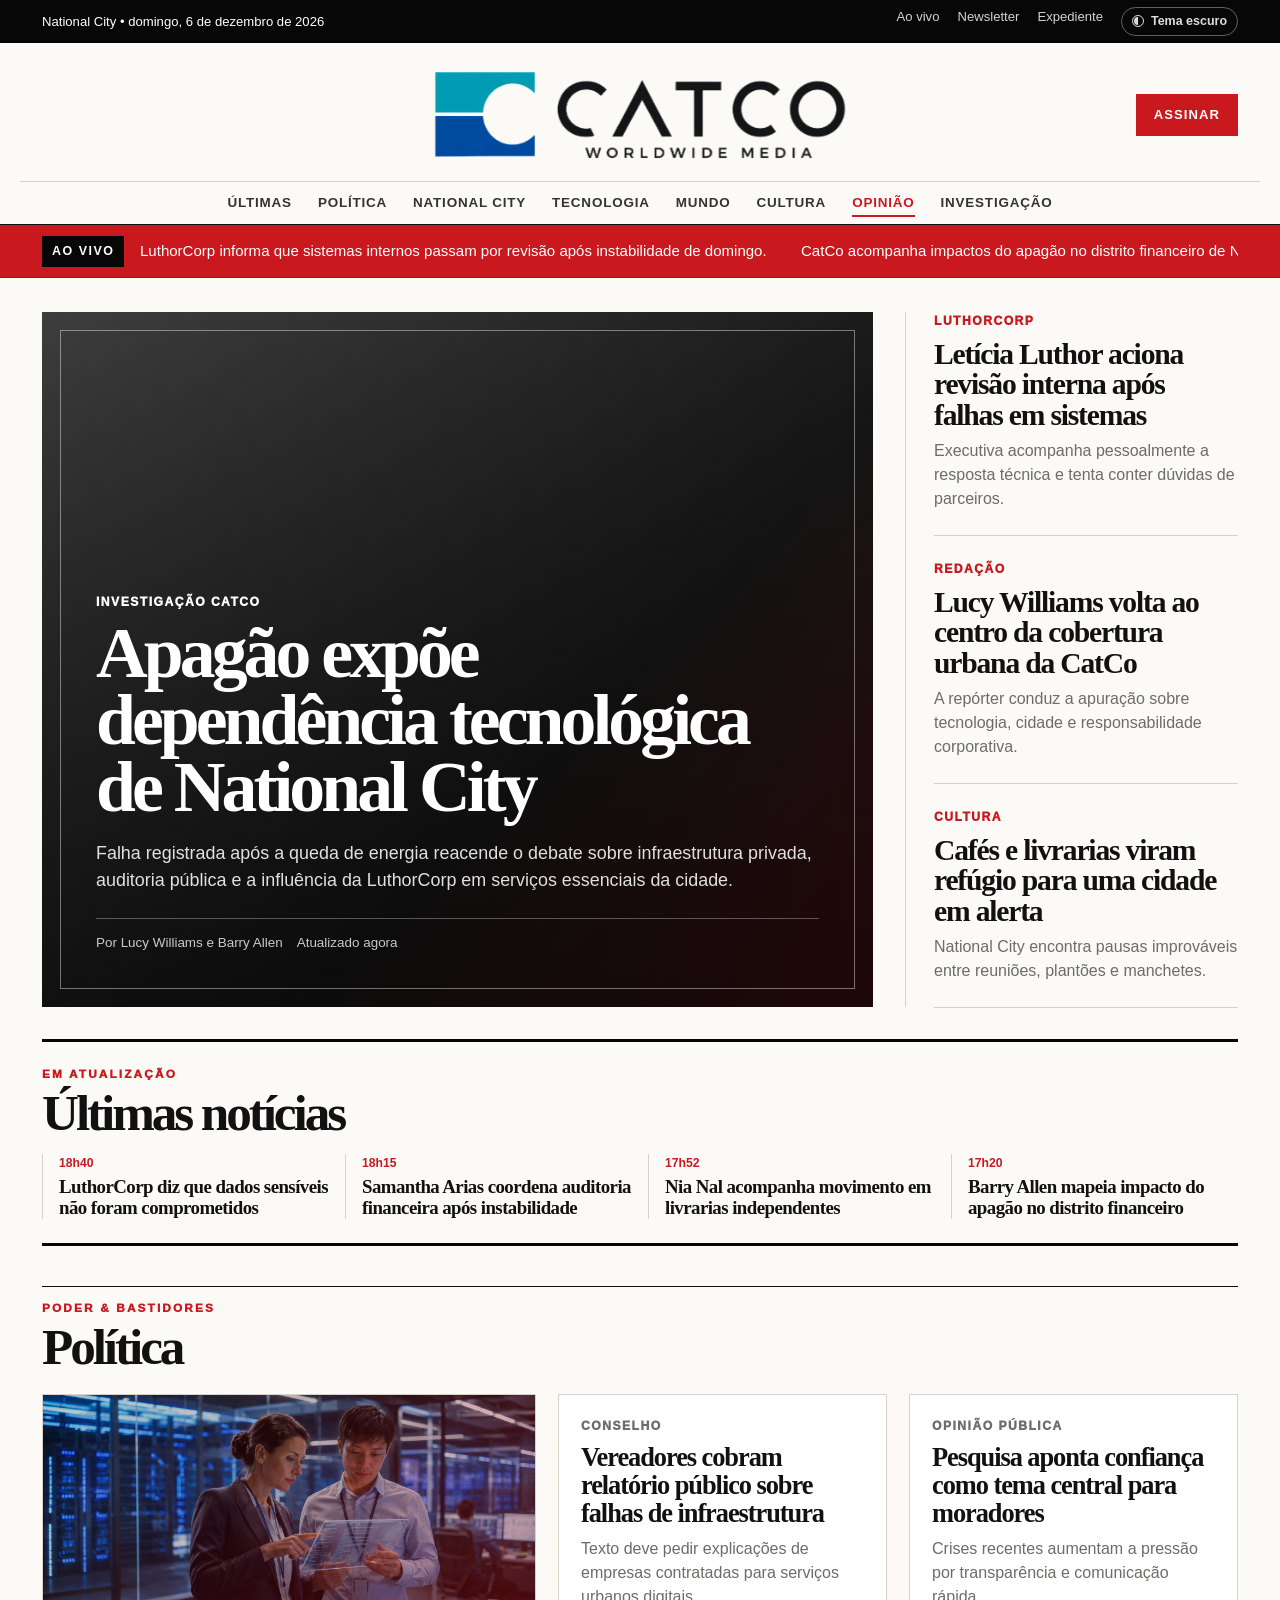
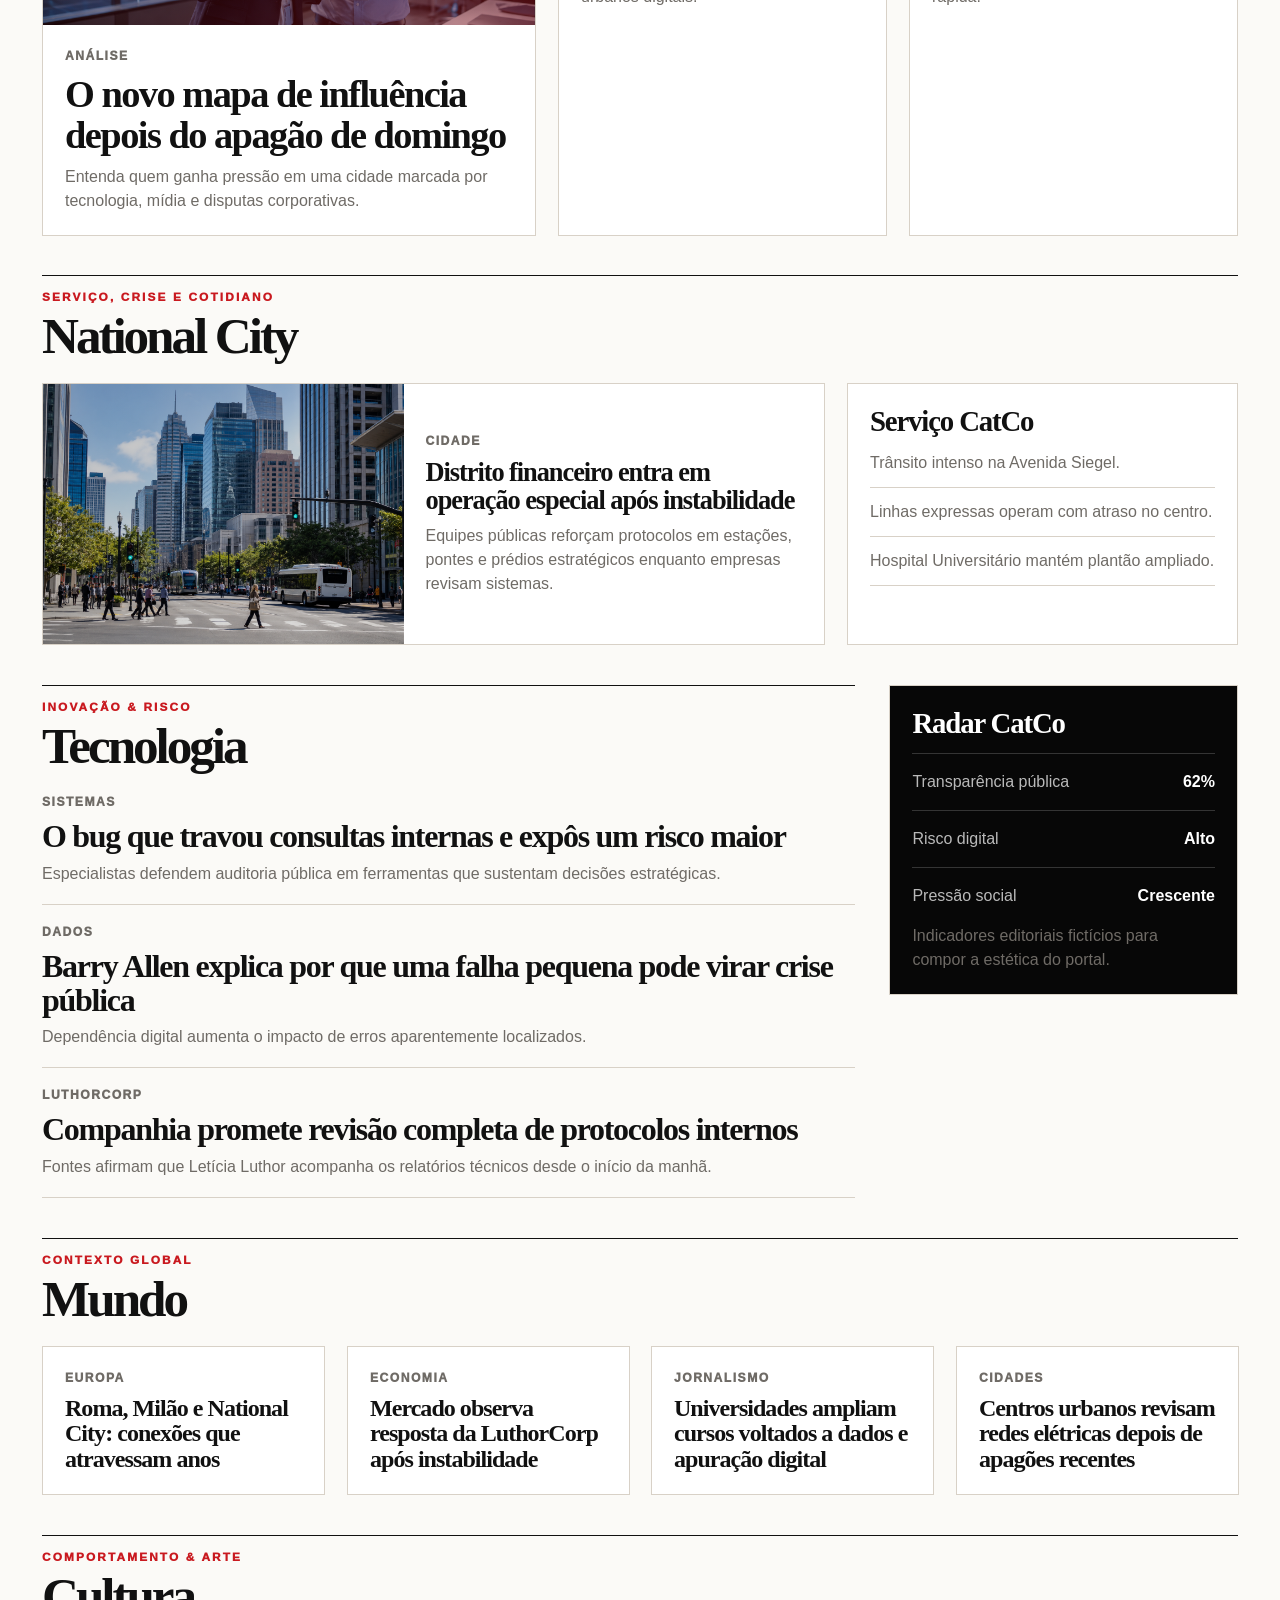
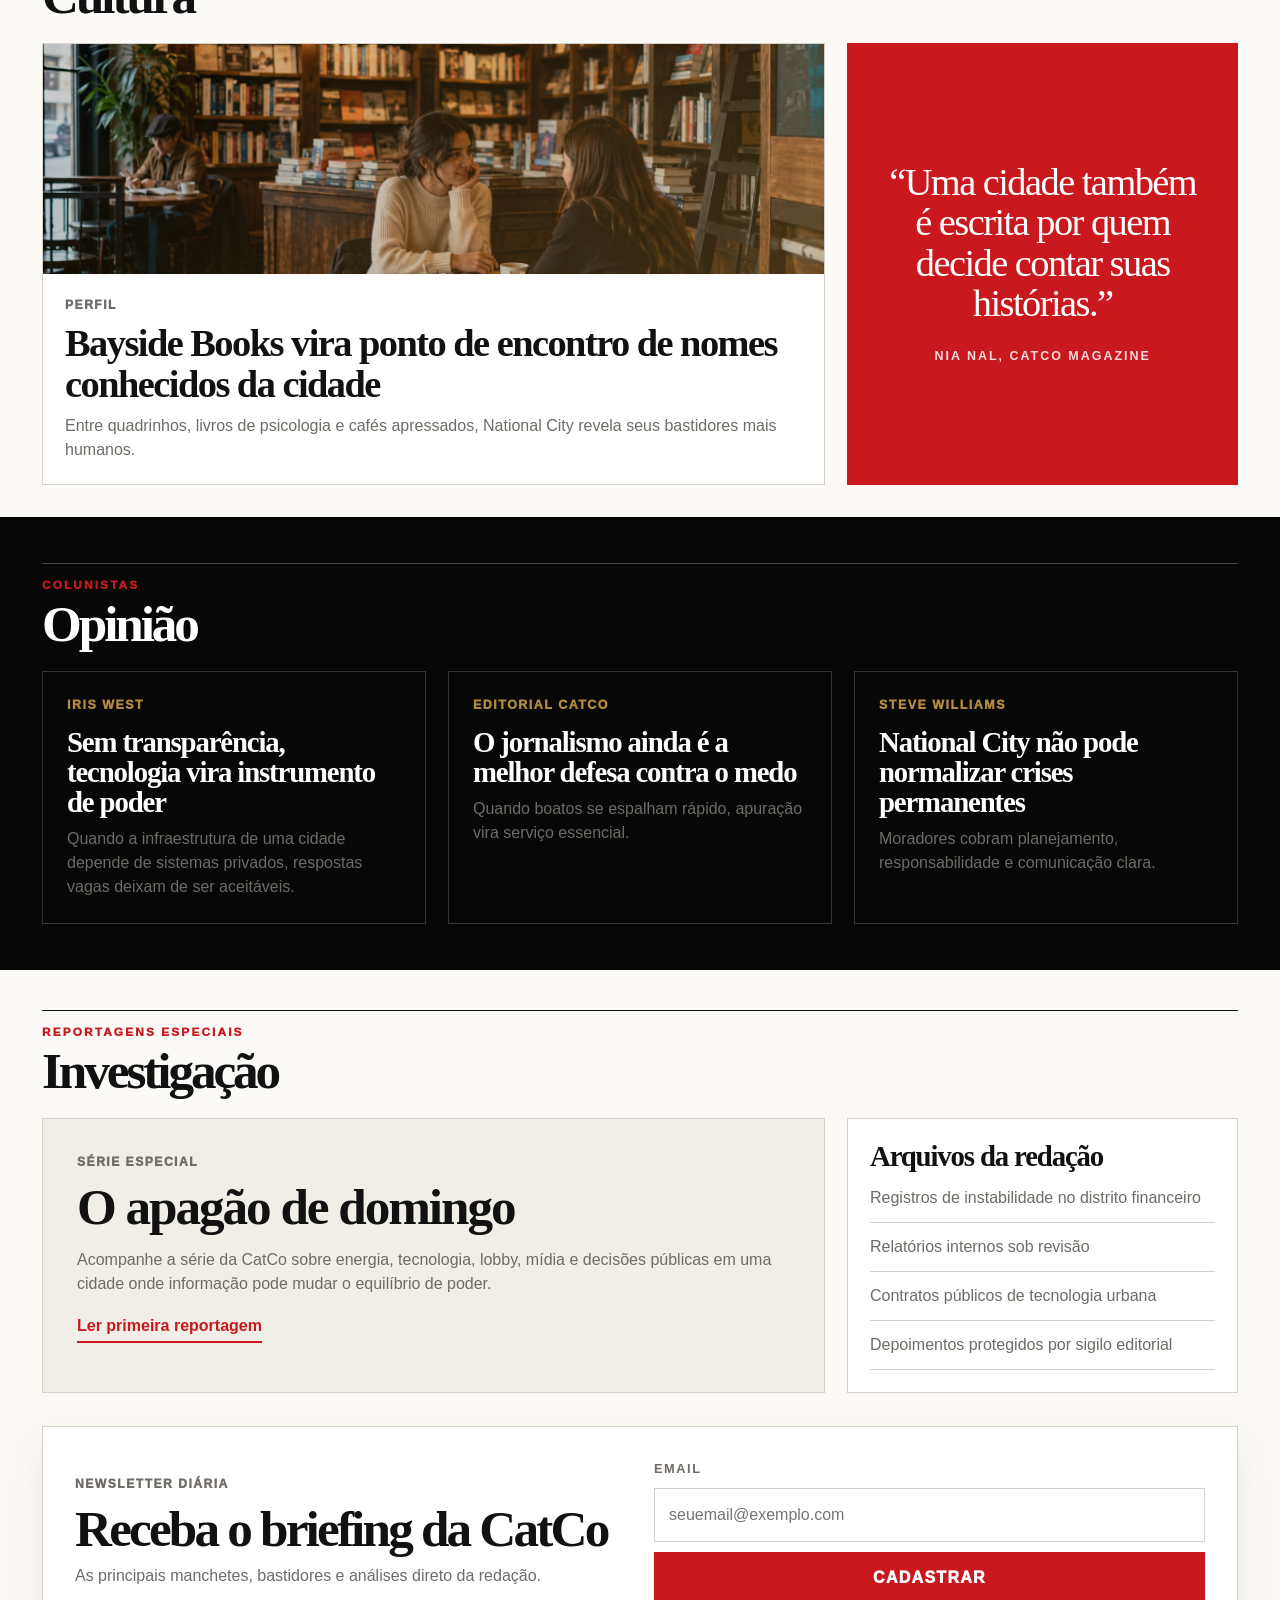
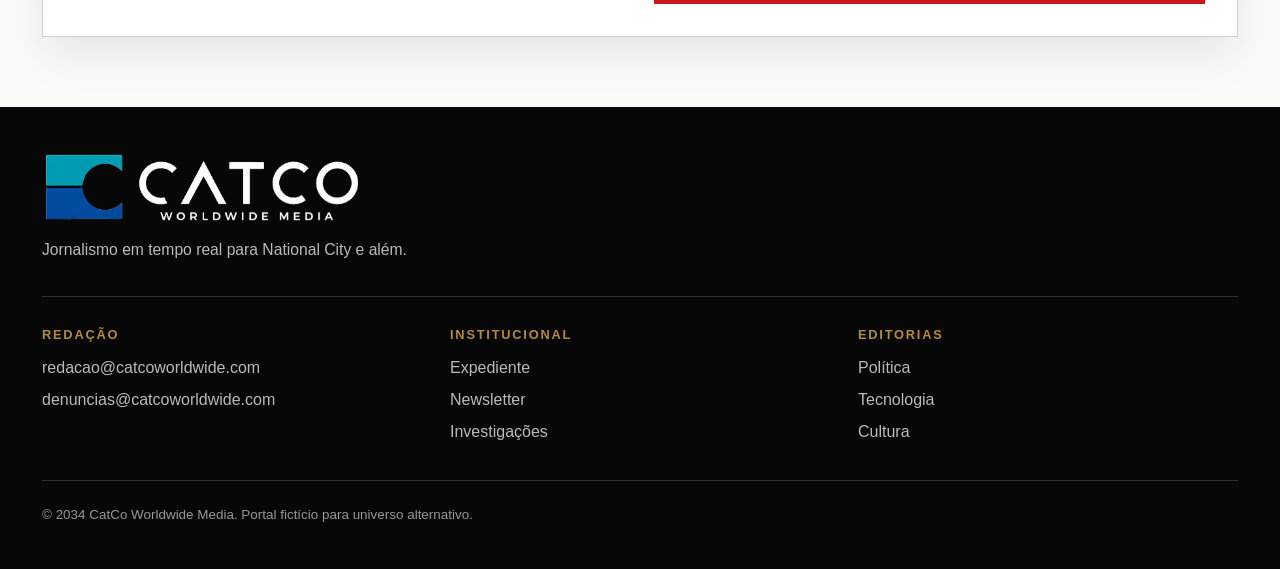
==== commit 1c8a3514: "atualização iamgens" ====
--- a/index.html
+++ b/index.html
@@ -4,7 +4,7 @@
   <meta charset="UTF-8" />
   <meta name="viewport" content="width=device-width, initial-scale=1.0" />
   <meta name="description" content="CatCo News — portal jornalístico independente de National City." />
-  <title>CatCo News | Jornalismo em tempo real</title>
+  <title>CatCo News</title>
   <link rel="icon" type="image/png" href="imgs/catcoiconpng.png">
   <script>
     (() => {
--- a/style.css
+++ b/style.css
@@ -454,7 +454,7 @@
 
 .image-placeholder::after {
   color: rgba(255, 255, 255, 0.8);
-  content: "CATCO PHOTO DESK";
+  content: "";
   font-size: 0.72rem;
   font-weight: 950;
   inset: auto 16px 14px auto;
@@ -464,20 +464,26 @@
 
 .image-placeholder.politics {
   background:
-    linear-gradient(135deg, rgba(0, 0, 0, 0.18), rgba(201, 25, 31, 0.88)),
-    linear-gradient(90deg, #2d2d2d, #5a4b3a);
+    linear-gradient(135deg, rgba(0, 0, 0, 0.18), rgba(201, 25, 31, 0.38)),
+    url("imgs/lab.png");
+  background-size: cover;
+  background-position: center;
 }
 
 .image-placeholder.city {
   background:
-    linear-gradient(135deg, rgba(5, 5, 5, 0.64), rgba(180, 138, 60, 0.78)),
-    linear-gradient(90deg, #333, #777);
+    linear-gradient(135deg, rgba(0, 0, 0, 0.25), rgba(0, 0, 0, 0.1)),
+    url("imgs/avenida.png");
+  background-size: cover;
+  background-position: center;
 }
 
 .image-placeholder.culture {
   background:
-    linear-gradient(135deg, rgba(201, 25, 31, 0.86), rgba(180, 138, 60, 0.76)),
-    linear-gradient(90deg, #222, #777);
+    linear-gradient(135deg, rgba(0, 0, 0, 0.18), rgba(180, 138, 60, 0.35)),
+    url("imgs/livraria.png");
+  background-size: cover;
+  background-position: center;
 }
 
 .city-layout,
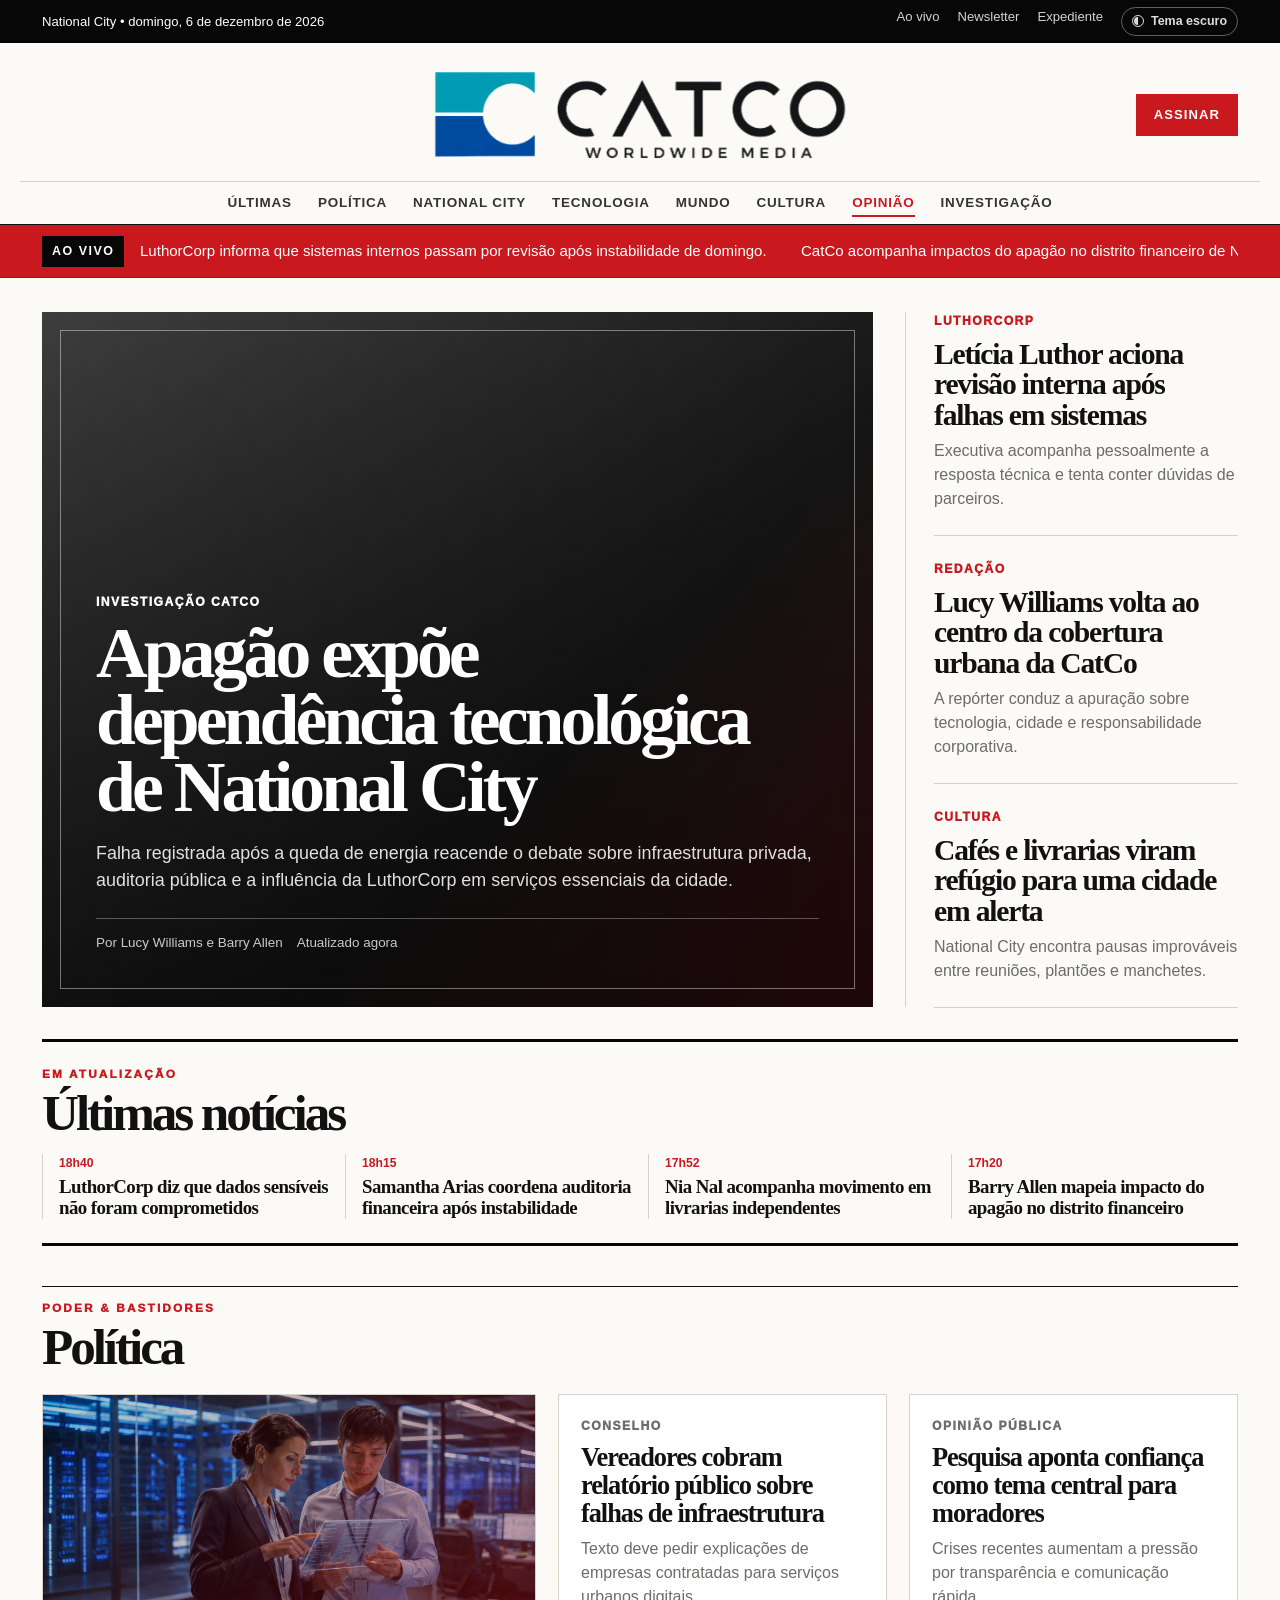
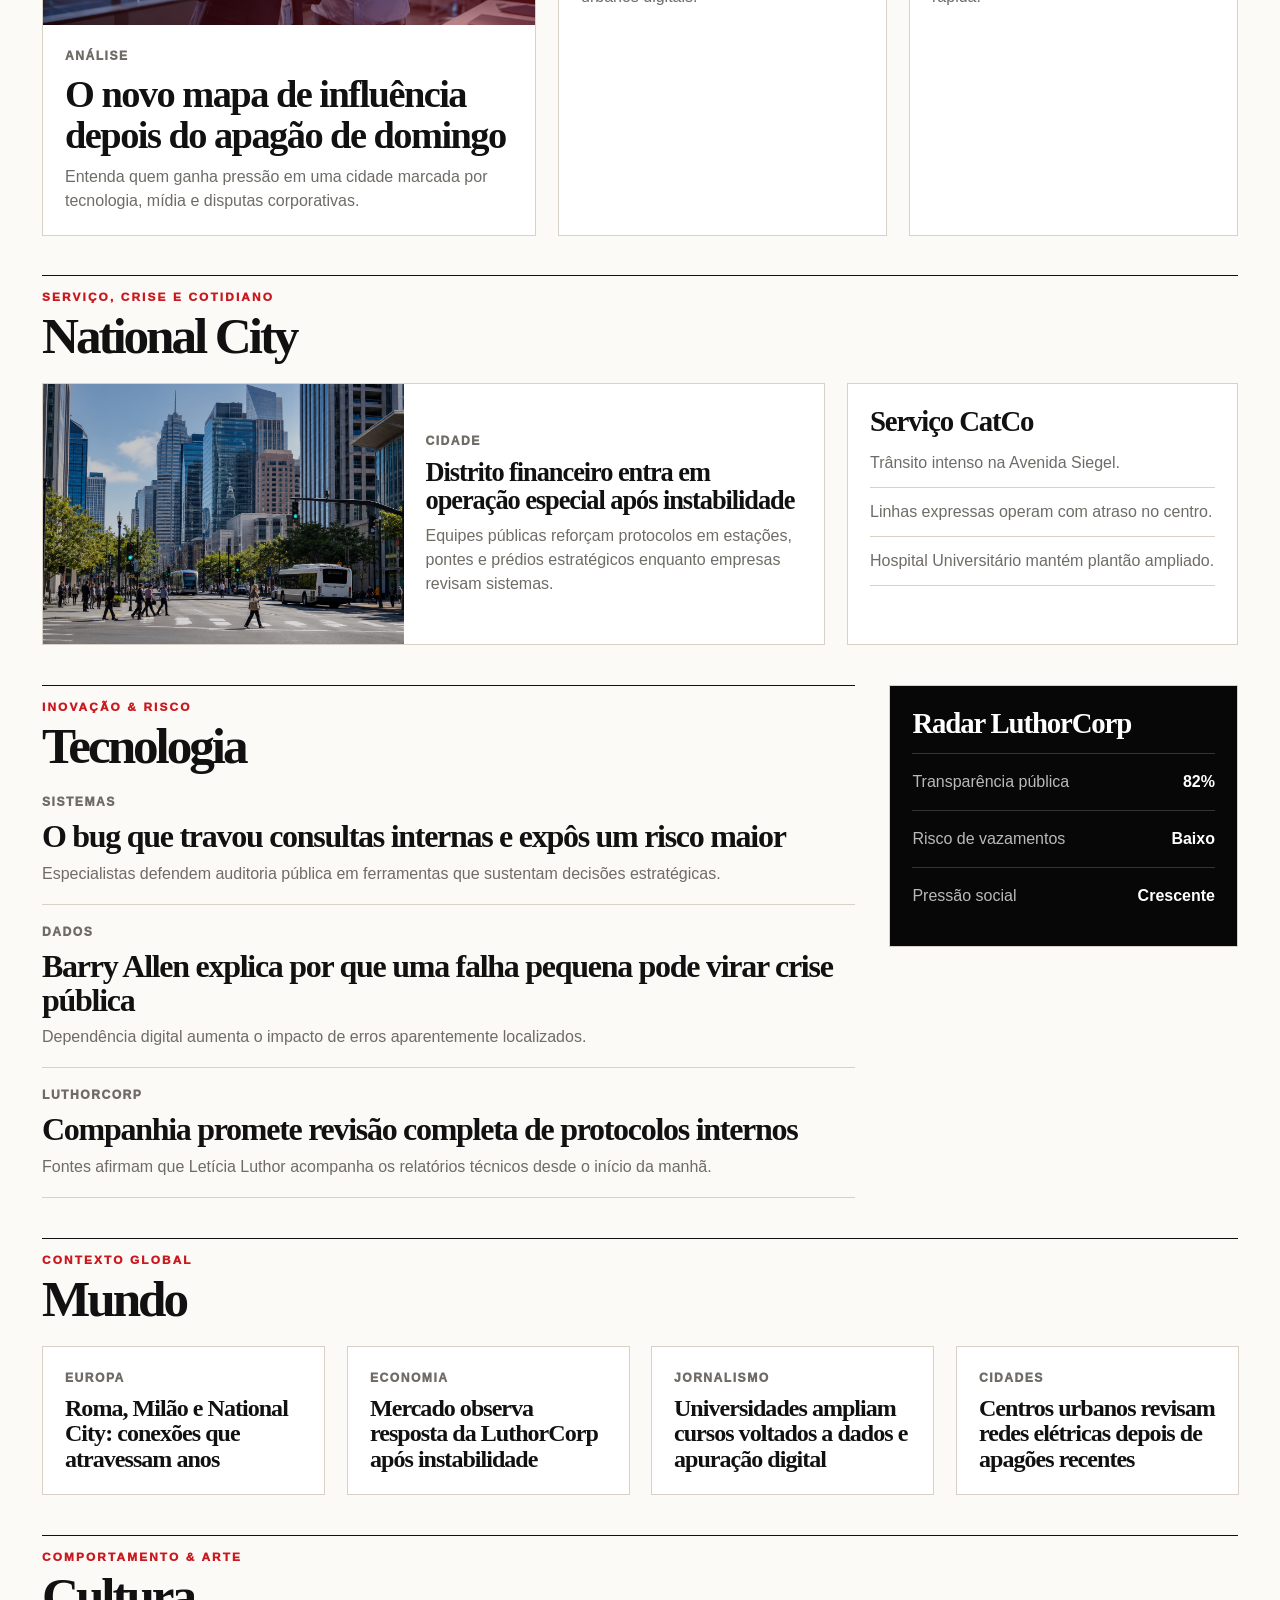
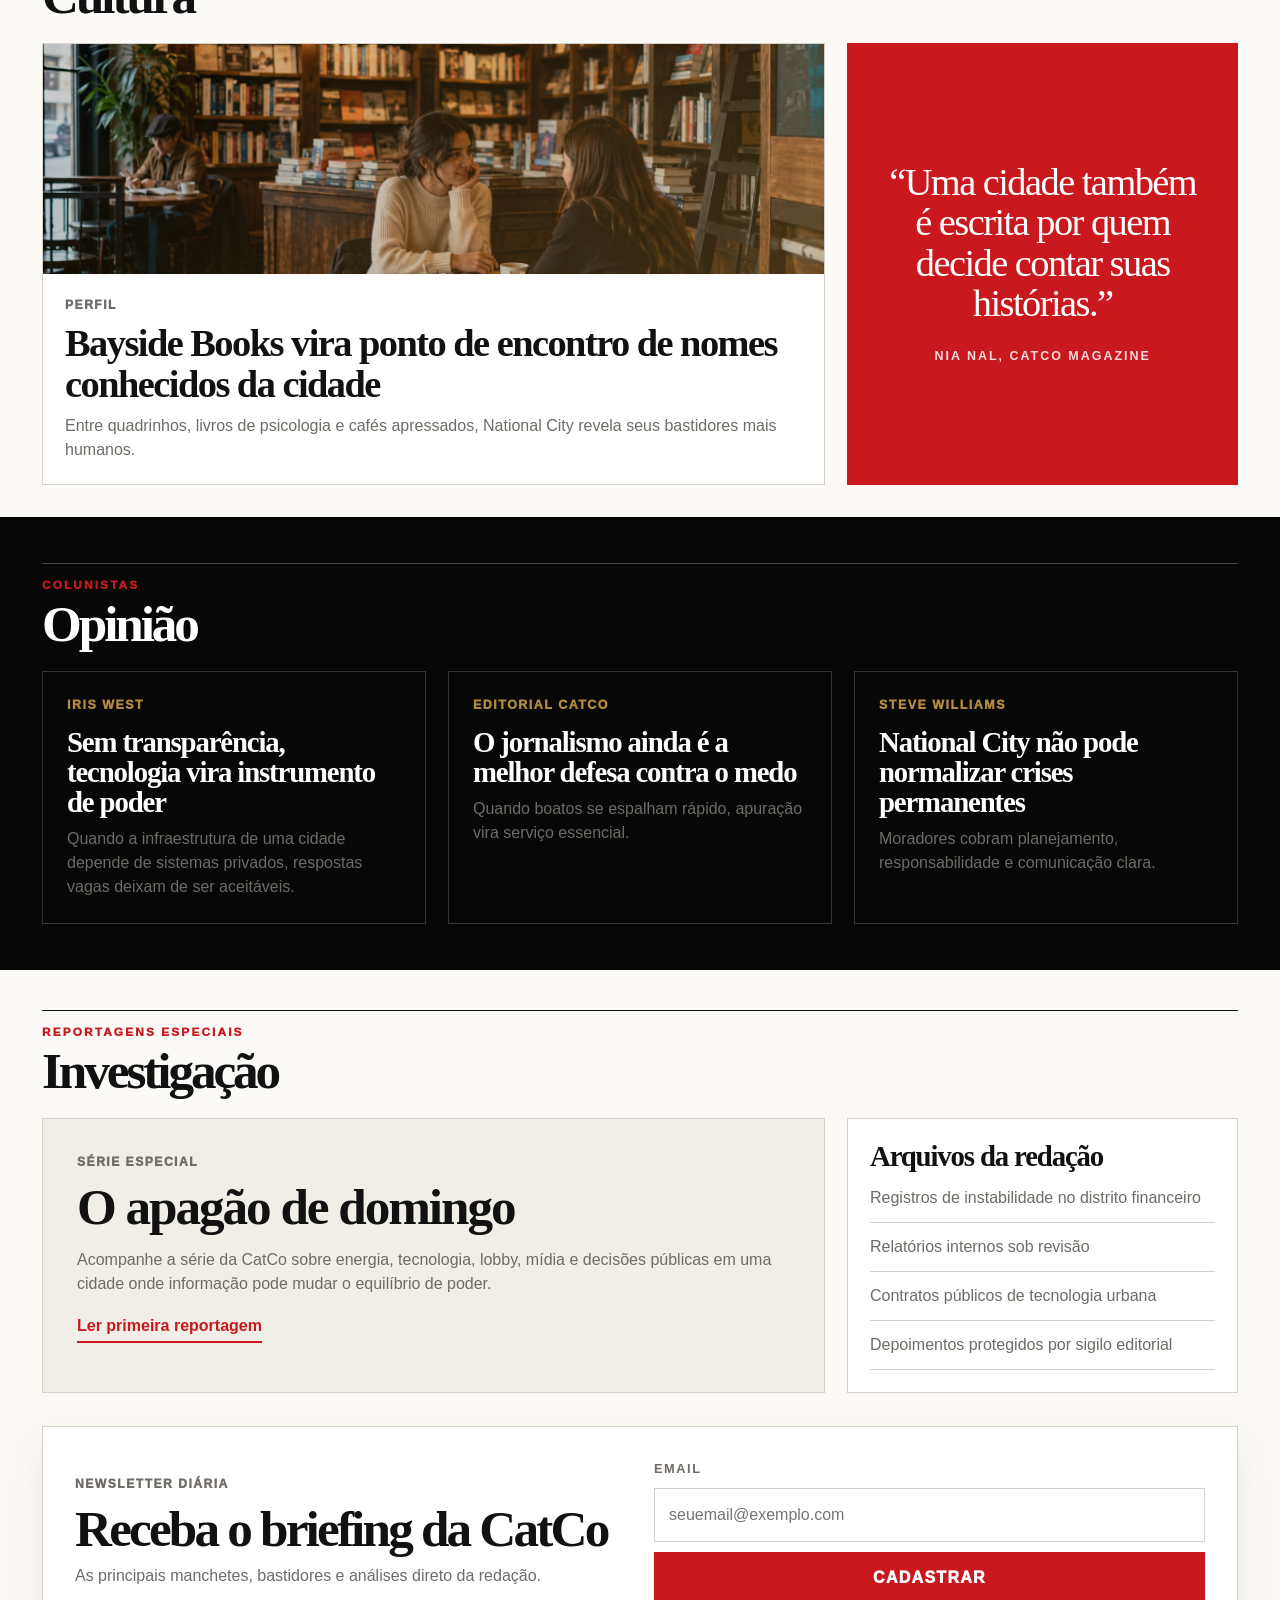
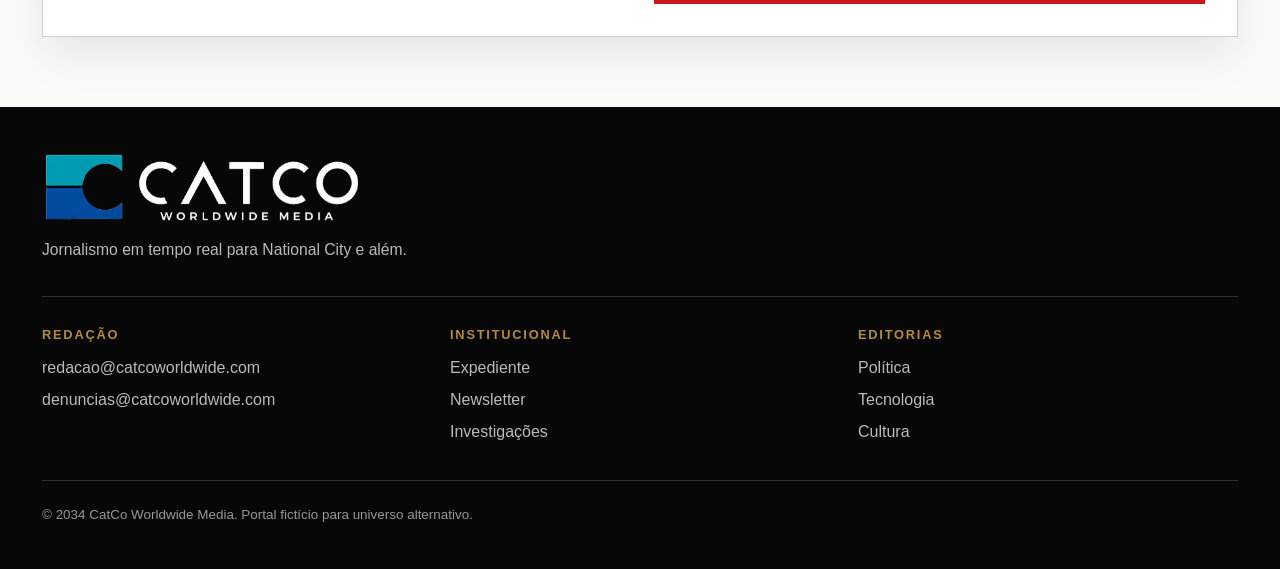
==== commit 73a07810: "att" ====
--- a/index.html
+++ b/index.html
@@ -3,7 +3,7 @@
 <head>
   <meta charset="UTF-8" />
   <meta name="viewport" content="width=device-width, initial-scale=1.0" />
-  <meta name="description" content="CatCo News — portal jornalístico independente de National City." />
+  <meta name="description" content="CatCo News — o maior portal jornalístico de National City." />
   <title>CatCo News</title>
   <link rel="icon" type="image/png" href="imgs/catcoiconpng.png">
   <script>
@@ -215,20 +215,19 @@
       </div>
 
       <aside class="data-card" aria-label="Indicadores da redação">
-        <h3>Radar CatCo</h3>
+        <h3>Radar LuthorCorp</h3>
         <div class="meter">
           <span>Transparência pública</span>
-          <strong>62%</strong>
+          <strong>82%</strong>
         </div>
         <div class="meter">
-          <span>Risco digital</span>
-          <strong>Alto</strong>
+          <span>Risco de vazamentos</span>
+          <strong>Baixo</strong>
         </div>
         <div class="meter">
           <span>Pressão social</span>
           <strong>Crescente</strong>
         </div>
-        <p>Indicadores editoriais fictícios para compor a estética do portal.</p>
       </aside>
     </section>
 
